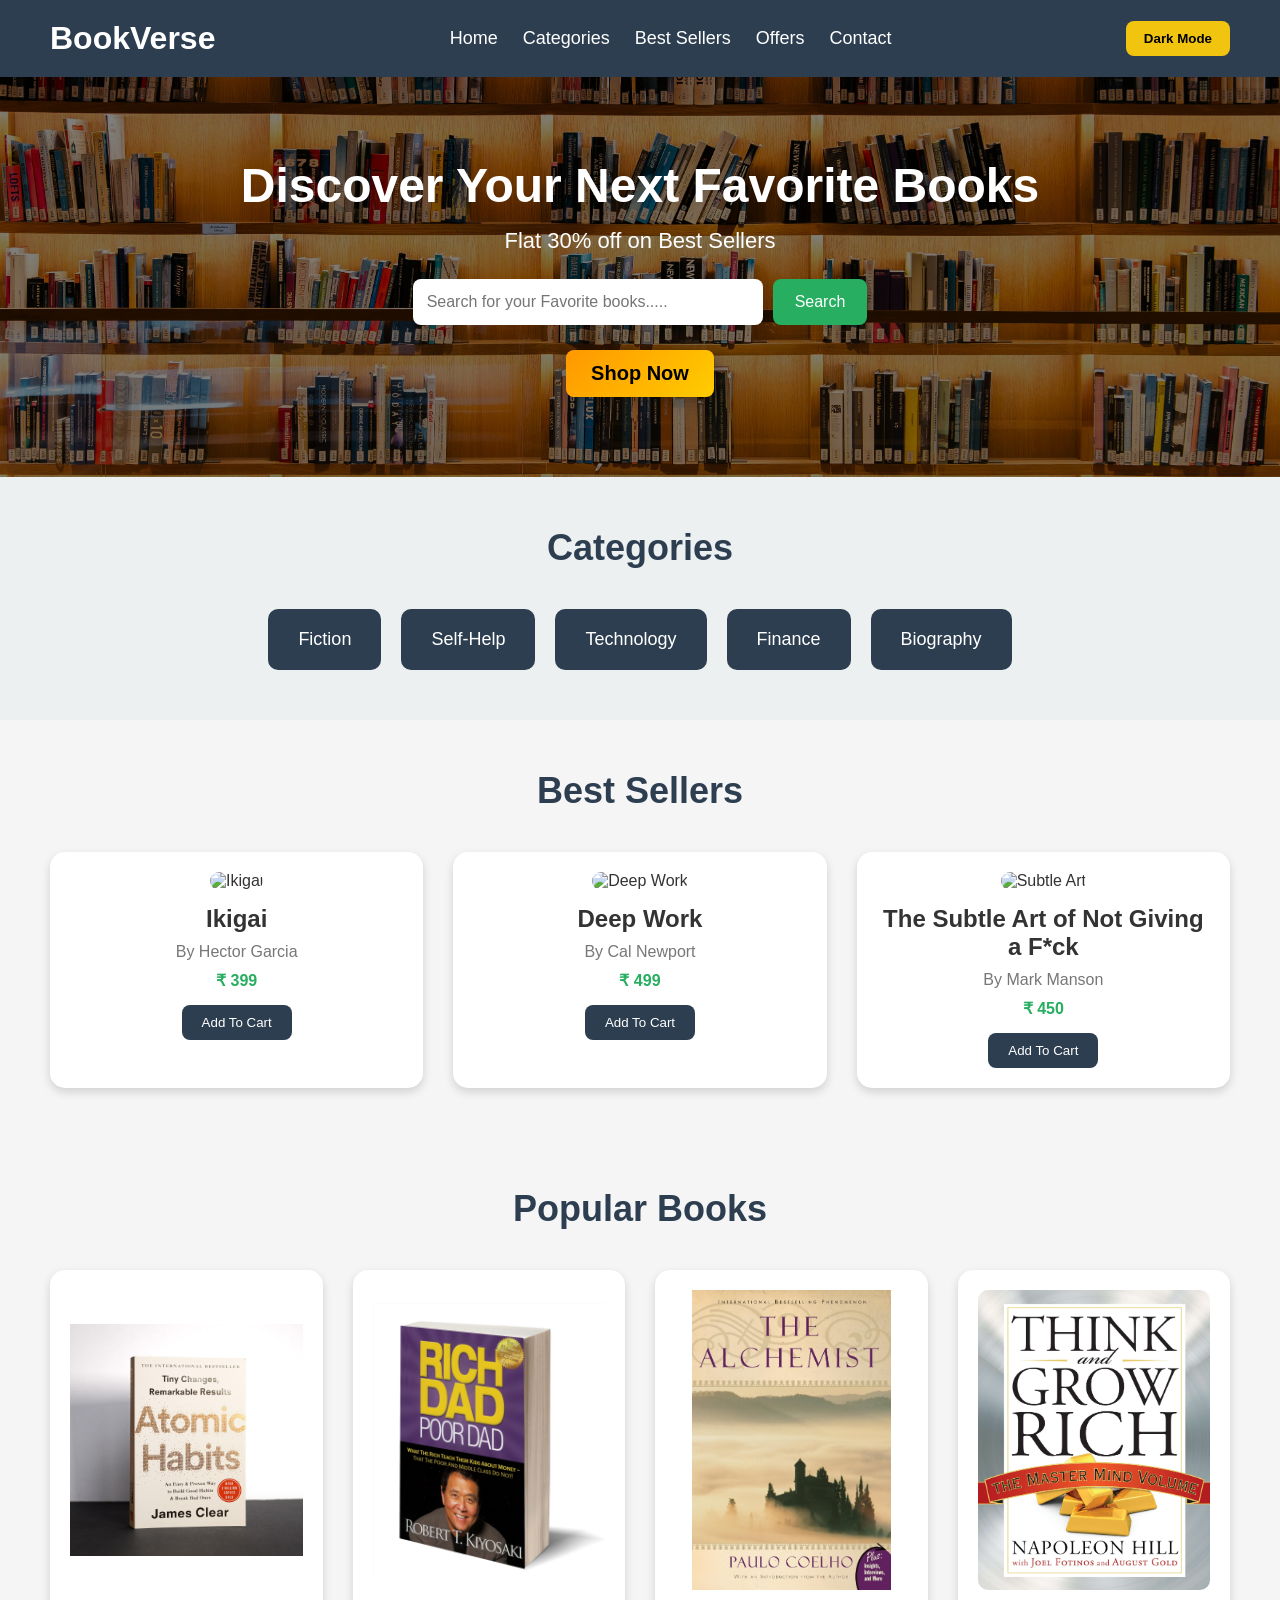
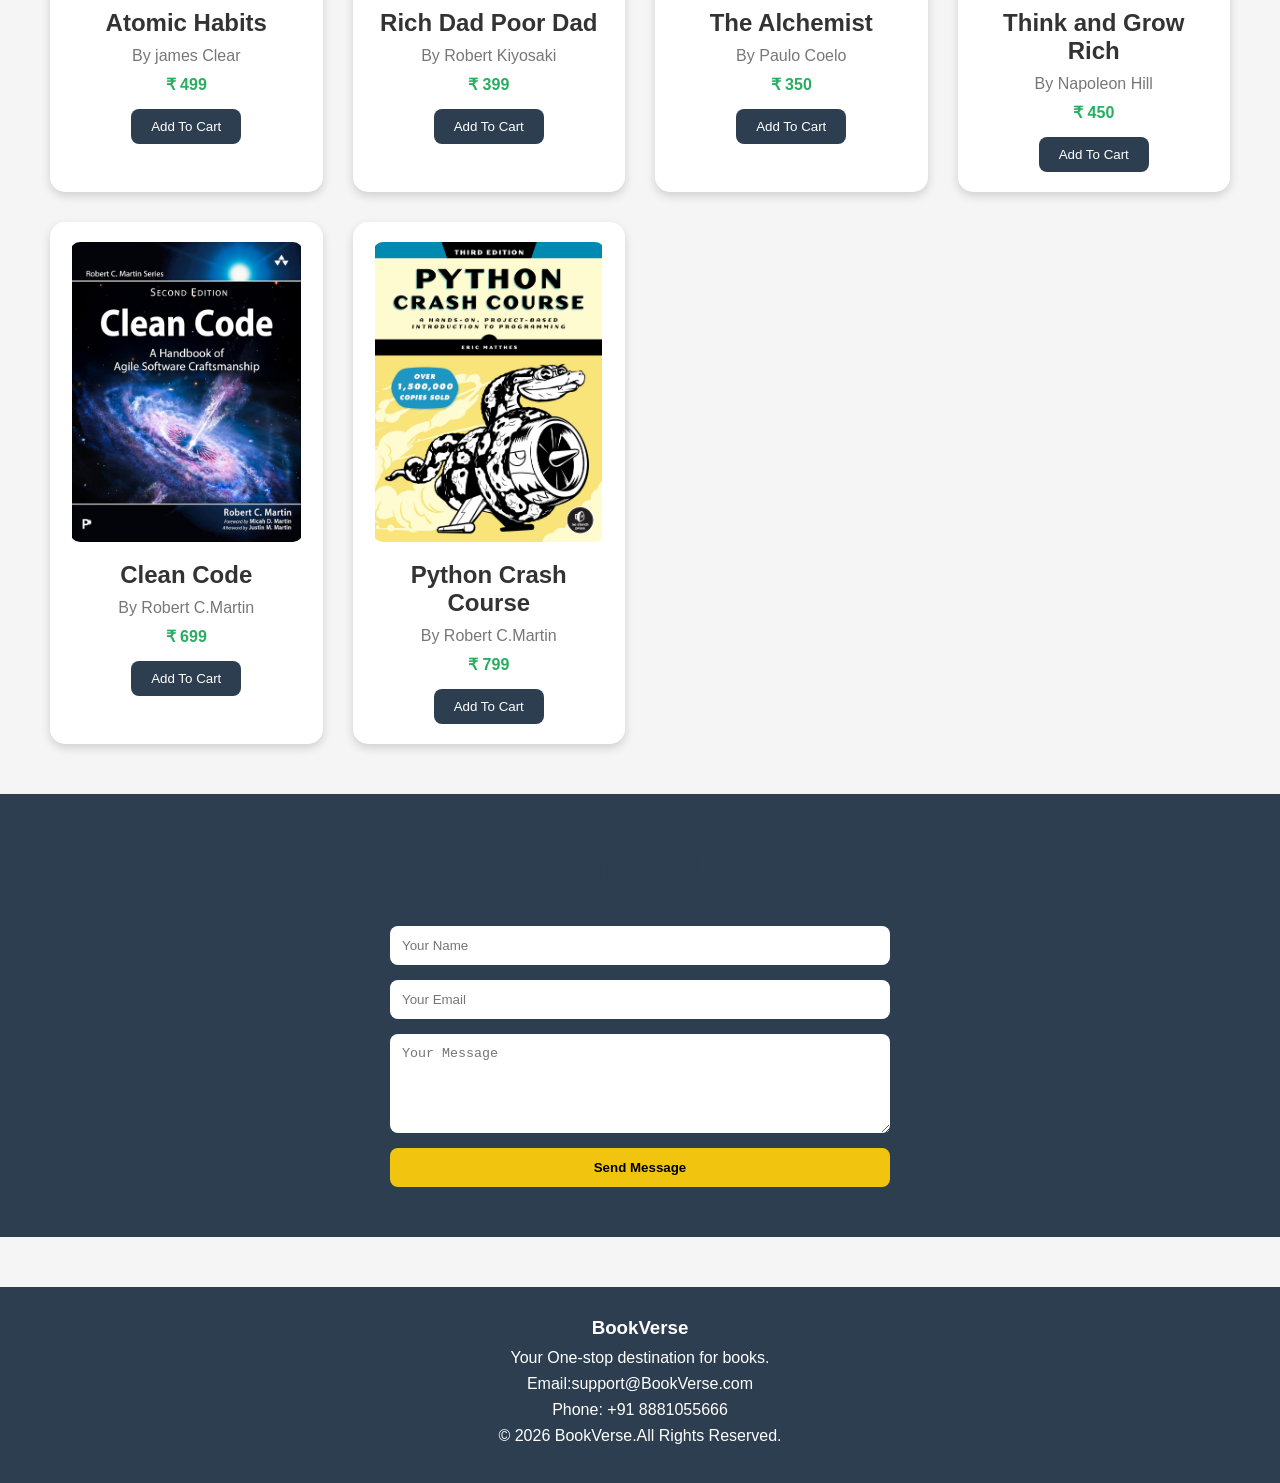
==== index.html @ b52c40ed "add categories and best sellers sections with styles; include contact form" ====
<!DOCTYPE html>
<html lang="en">
    <head>
        <meta charset="UTF-8">
        <meta name="viewport" content="width=device-width initial-scale=1.0">
        <title>BookVerse-online Book Store</title>
        <link rel="stylesheet" href="style.css">
    </head>
    <body>
        <header>
            <div class="logo">
                <h1>BookVerse</h1>
            </div>
            <nav>
                <ul>
                    <li><a href="#">Home</a> </li>
                    <li><a href="#">Categories</a> </li>
                    <li><a href="#">Best Sellers</a> </li>
                    <li><a href="#">Offers</a> </li>
                    <li><a href="#">Contact</a> </li>
                </ul>
            </nav>
            <button id="darkModeBtn" class="dark-btn">
                Dark Mode
            </button>
        </header>

        <section class="hero">
            <div class="hero-content">
                <h2>Discover Your Next Favorite Books</h2>
                <p>Flat 30% off on Best Sellers</p>
                <div class="hero-search">
                    <input type="text" placeholder="Search for your Favorite books.....">
                    <button class="search-btn">Search</button>
                </div>
                <button class="shop-btn">Shop Now</button>
            </div>
        </section>
        <section class="categories">
            <h2 class="section-title">Categories</h2>
            <div class="category-container">
                <div class="category-card">Fiction</div>
                <div class="category-card">Self-Help</div>
                <div class="category-card">Technology</div>
                <div class="category-card">Finance</div>
                <div class="category-card">Biography</div>
            </div>
        </section>
        <section class="books best-sellers">
            <h2 class="section-title">Best Sellers</h2>
            <div class="book-container">
                <div class="book-card">
                    <img src="images/ikigai.jpg" alt="Ikigai">
                    <h3>Ikigai</h3>
                    <p>By Hector Garcia</p>
                    <h4>&#8377 399</h4>
                    <button>Add To Cart</button>
                </div>
                <div class="book-card">
                    <img src="images/deepwork.jpg" alt="Deep Work">
                    <h3>Deep Work</h3>
                    <p>By Cal Newport</p>
                    <h4>&#8377 499</h4>
                    <button>Add To Cart</button>
                </div>
                <div class="book-card">
                    <img src="images/subtle.jpg" alt="Subtle Art">
                    <h3>The Subtle Art of Not Giving a F*ck</h3>
                    <p>By Mark Manson</p>
                    <h4>&#8377 450</h4>
                    <button>Add To Cart</button>
                </div>
            </div>
        </section>
        <section class="books">
            <h2 class="section-title">Popular Books</h2>
            <div class="book-container">
                <div class="book-card">
                    <img src="images/Atomic.jpg" alt="Atomic Habits">
                    <h3>Atomic Habits</h3>
                    <p>By james Clear</p>
                    <h4>&#8377 499</h4>
                    <button onclick="alert('Atomic Habits has been Added to the cart')">Add To Cart</button>
                </div>
                <div class="book-card">
                    <img src="images/richdad.jpg" alt="Rich Dad Poor Dad">
                    <h3>Rich Dad Poor Dad</h3>
                    <p>By Robert Kiyosaki</p>
                    <h4>&#8377 399</h4>
                    <button onclick="alert('Rich Dad Poor Dad has been Added to the cart')">Add To Cart</button>
                </div>
                <div class="book-card">
                    <img src="images/the-alchemist.jpg" alt="The Alchemist">
                    <h3>The Alchemist</h3>
                    <p>By Paulo Coelo</p>
                    <h4>&#8377 350</h4>
                    <button onclick="alert('The Alchemist has been Added to the cart')">Add To Cart</button>
                </div>
                <div class="book-card">
                    <img src="images/thinkgrow.jpg" alt="Think and Grow Rich">
                    <h3>Think and Grow Rich</h3>
                    <p>By Napoleon Hill</p>
                    <h4>&#8377 450</h4>
                    <button onclick="alert('Think and Grow Rich has been Added to the cart')">Add To Cart</button>
                </div>
                <div class="book-card">
                    <img src="images/cleancode.jpg" alt="Clean Code">
                    <h3>Clean Code</h3>
                    <p>By Robert C.Martin</p>
                    <h4>&#8377 699</h4>
                    <button onclick="alert('Clean Code has been Added to the cart')">Add To Cart</button>
                </div>
                <div class="book-card">
                    <img src="images/pyhton.jpg" alt="Python Crash Course">
                    <h3>Python Crash Course</h3>
                    <p>By Robert C.Martin</p>
                    <h4>&#8377 799</h4>
                    <button onclick="alert('Python Crash Course has been Added to the cart')">Add To Cart</button>
                </div>
            </div>
        </section>
         <section class="contact">
            <h2 class="section-title">Contact Us</h2>
            <div class="contact-container">
                <form>
                    <input type="text" placeholder="Your Name" required>
                    <input type="email" placeholder="Your Email" required>
                    <textarea placeholder="Your Message" rows="5"></textarea>
                    <button type="submit">Send Message</button>
                </form>
            </div>
        </section>
        <footer>
            <div class="footer-content">
                <h3>BookVerse</h3>
                <p>Your One-stop destination for books.</p>
                <p>Email:support@BookVerse.com</p>
                <p>Phone: +91 8881055666</p>
                <p>&copy; 2026 BookVerse.All Rights Reserved.</p>
            </div>
        </footer>
    </body>
</html>
---- style.css ----
*{
    margin: 0;
    padding: 0;
    box-sizing: border-box;
}

body
{
    font-family: Arial, sans-serif;
    background-color: #f5f5f5;
    color: #333;
}

header
{
    background-color: #2c3e50;
    color: white;
    padding: 20px 50px;
    display: flex;
    justify-content: space-between;
    align-items: center;
}

.dark-btn
{
    padding: 10px 18px;
    border: none;
    background-color: #f1c40f;
    color:black;
    border-radius: 8px;
    cursor: pointer;
    font-weight: bold;
    transition: 0.3s;
}

.dark-btn:hover
{
    background-color: #d4ac0d;
    transform: scale(1.05);
}

.logo h1
{
    font-size: 32px;
}

nav ul
{
    list-style: none;
    display: flex;
    gap: 25px;
}

nav ul li a
{
    text-decoration: none;
    color: white;
    font-size: 18px;
    transition: 0.3s;
}

nav ul li a:hover
{
    color: #f1c40f;
}

.dark-mode
{
    background-color: #121212;
    color: white;
}

.dark-mode header
{
    background-color: #111;
}

.dark-mode .books
{
    background-color: #181818;
}

.dark-mode .book-card
{
    background-color: #222;
    color: white;
}

.dark-mode .book-card p
{
    color: #ccc;
}

.dark-mode footer
{
    background-color: #111;
}

.dark-mode .section-title
{
    color: white;
}

.dark-mode .hero-search input
{
    background-color: #333;
    color: white;
}

.hero
{
    height: 400px;
    background: linear-gradient(rgba(0,0,0,0.5),rgba(0,0,0,0.5)),
    url('images/libBack.jpg');
    background-size: cover;
    background-position: center;
    display: flex;
    justify-content: center;
    align-items: center;
    text-align: center;
    color: white;
}

.hero-content h2
{
    font-size: 48px;
    margin-bottom: 15px;
}

.hero-content p
{
    font-size: 22px;
    margin-bottom: 20px;
}

.hero-search
{
    margin-top: 25px;
    display: flex;
    justify-content: center;
    gap: 10px;
    flex-wrap: wrap;
}

.hero-search input
{
    width: 350px;
    max-width: 90%;
    padding: 14px;
    border: none;
    border-radius: 8px;
    font-size: 16px;
    outline: none;
}

.search-btn
{
    padding: 14px 22px;
    border:none;
    border-radius: 8px;
    background-color: #27ae60;
    color: white;
    font-size: 16px;
    cursor: pointer;
    transition: 0.3s;
}

.search-btn:hover
{
    background-color: #1e8449;
    transform: scale(1.05);
}

.shop-btn
{
    margin-top: 25px;
    padding: 12px 25px;
    border: none;
    background: linear-gradient(135deg, #ff9800,#ffcc00);
    color: black;
    font-size: 20px;
    font-weight: bold;
    cursor: pointer;
    border-radius: 8px;
    transition: all 0.3s ease;
    box-shadow: 0 5px 15px rgba(0,0,0,0.3);
}

.shop-btn:hover
{
    background-color: #d4ac0d;
    transform: translate(-5px);
    box-shadow: 0 8px 20px rgba(0,0,0,0.4);
}

.categories {
    padding: 50px;
    background-color: #ecf0f1;
}

.category-container {
    display: flex;
    justify-content: center;
    flex-wrap: wrap;
    gap: 20px;
}

.category-card {
    padding: 20px 30px;
    background-color: #2c3e50;
    color: white;
    border-radius: 10px;
    font-size: 18px;
    cursor: pointer;
    transition: 0.3s;
}

.category-card:hover {
    background-color: #f1c40f;
    color: black;
    transform: scale(1.1);
}

.books
{
    padding: 50px;
}

.section-title
{
    text-align: center;
    margin-bottom: 40px;
    font-size: 36px;
    color: #2c3e50;
}

.book-container
{
    display: grid;
    grid-template-columns: repeat(auto-fit,minmax(250px,1fr));
    gap: 30px;
}

.book-card
{
    background-color: white;
    padding: 20px;
    border-radius: 15px;
    text-align: center;
    box-shadow: 0 4px 10px rgba(0,0,0,0.15);
    transition: all 0.3s ease;
}

.book-card:hover
{
    transform: translateY(-10px) scale(1.02);
}

.book-card img
{
    width: 100%;
    height: 300px;
    object-fit: contain;
    border-radius: 10px;
}

.book-card h3
{
    margin-top: 15px;
    font-size: 24px;
}

.book-card p
{
    margin: 10px 0;
    color: #777;
}

.book-card h4
{
    color: #27ae60;
    margin-bottom: 15px;
}

.book-card button
{
    padding: 10px 20px;
    border: none;
    background-color: #2c3e50;
    color: white;
    cursor: pointer;
    border-radius: 8px;
    transition: 0.3s;
}

.book-card button:hover
{
    background-color: #1a252f;
}

.contact {
    padding: 50px;
    background-color: #2c3e50;
    color: white;
}

.contact-container {
    max-width: 500px;
    margin: auto;
}

.contact form {
    display: flex;
    flex-direction: column;
    gap: 15px;
}

.contact input,
.contact textarea {
    padding: 12px;
    border: none;
    border-radius: 8px;
    outline: none;
}

.contact button {
    padding: 12px;
    border: none;
    border-radius: 8px;
    background-color: #f1c40f;
    color: black;
    font-weight: bold;
    cursor: pointer;
    transition: 0.3s;
}

.contact button:hover {
    background-color: #d4ac0d;
}

footer
{
    background-color: #2c3e50;
    color: white;
    text-align: center;
    padding: 30px 20px;
    margin-top: 50px;
}

.footer-content h3
{
    margin-bottom: 10px;
}

.footer-content p
{
    margin: 8px 0;
}

.top-btn
{
    position: fixed;
    bottom: 30px;
    right: 30px;
    padding: 12px 16px;
    border: none;
    border-radius: 50%;
    background-color: #f1c40f;
    color: black;
    font-size: 22px;
    cursor: pointer;
    display: none;
    box-shadow: 0 4px 10px rgba(0,0,0,0.3);
    transition: 0.3s;
}

.top-btn:hover
{
    background-color: #d4ac0d;
    transform: scale(1.1);
}

@media(max-width:768px){
    header
    {
        flex-direction: column;
        gap: 15px;
    }

    nav ul
    {
        flex-direction: column;
        text-align: center;
    }

    .hero-content h2 
    {
        font-size: 32px;
    }

    .hero-content p 
    {
        font-size: 18px;
    }

    .books
    {
        padding: 20px;
    }
}
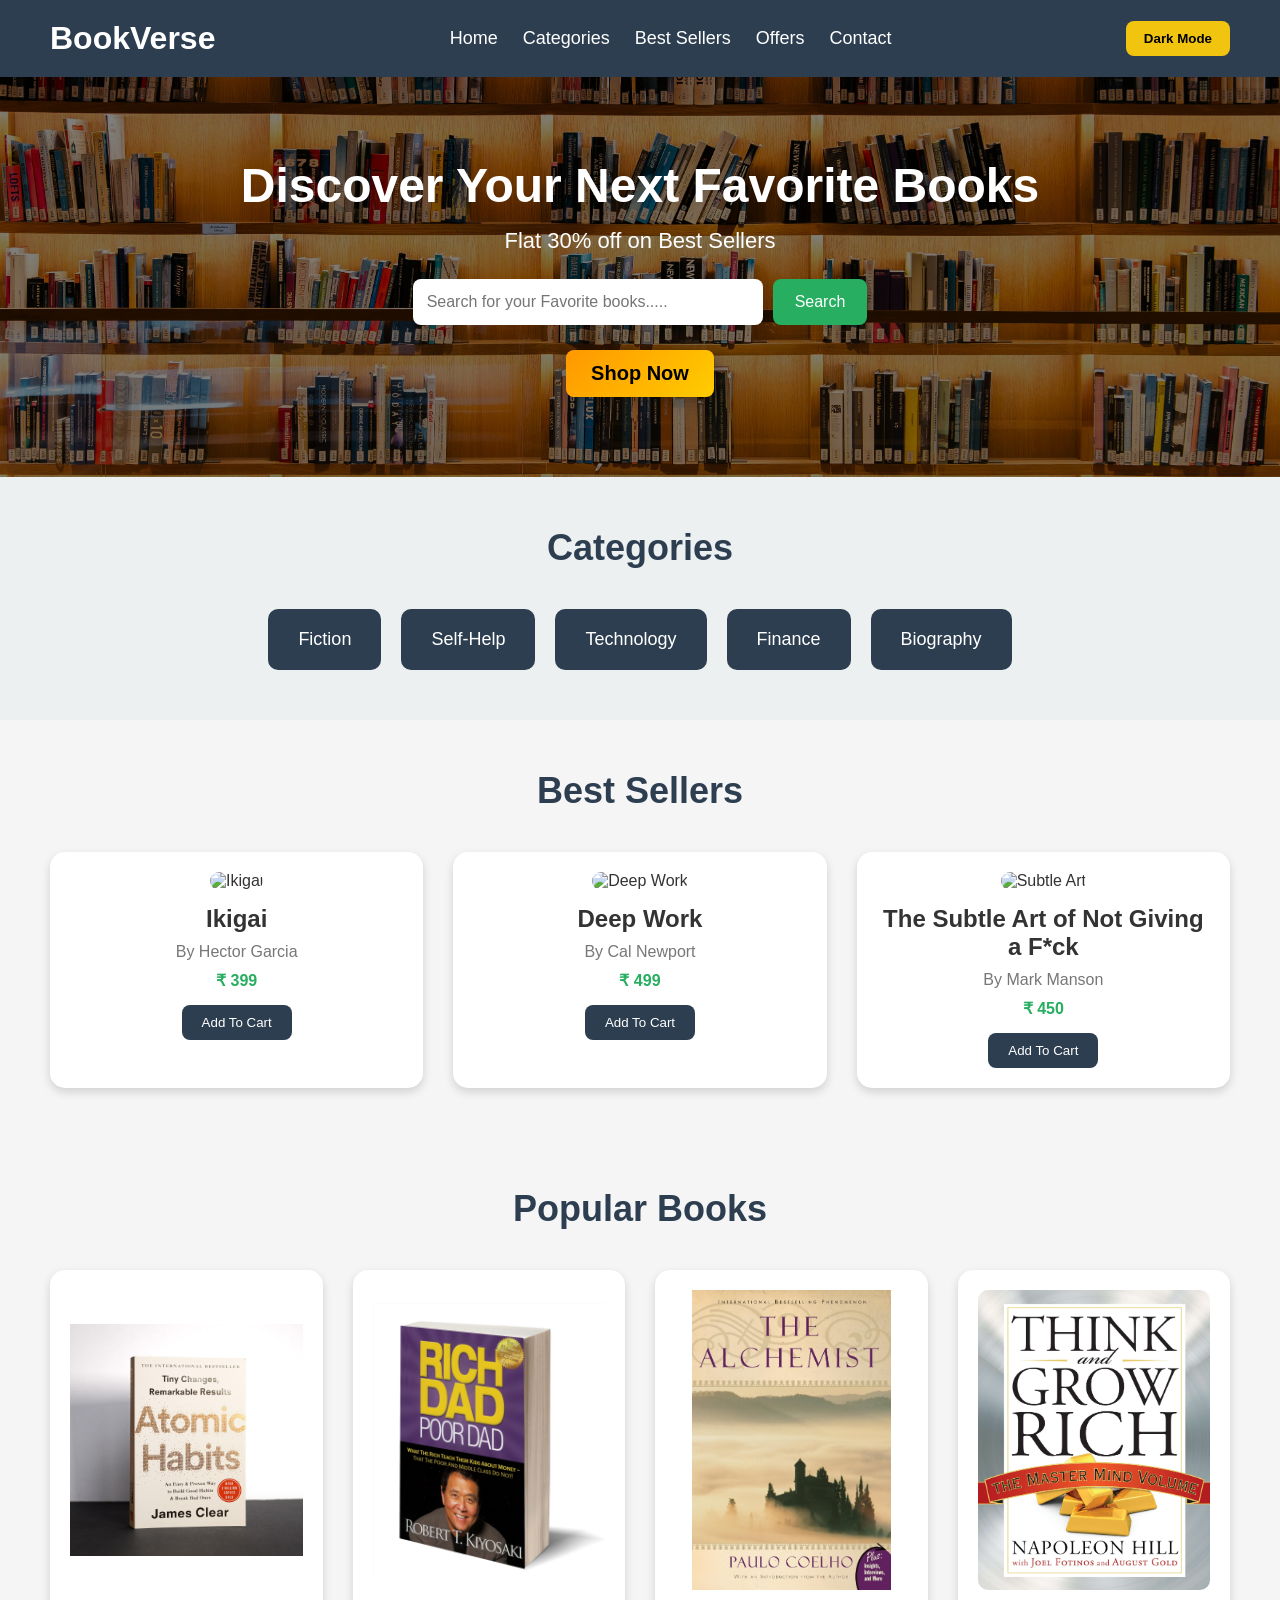
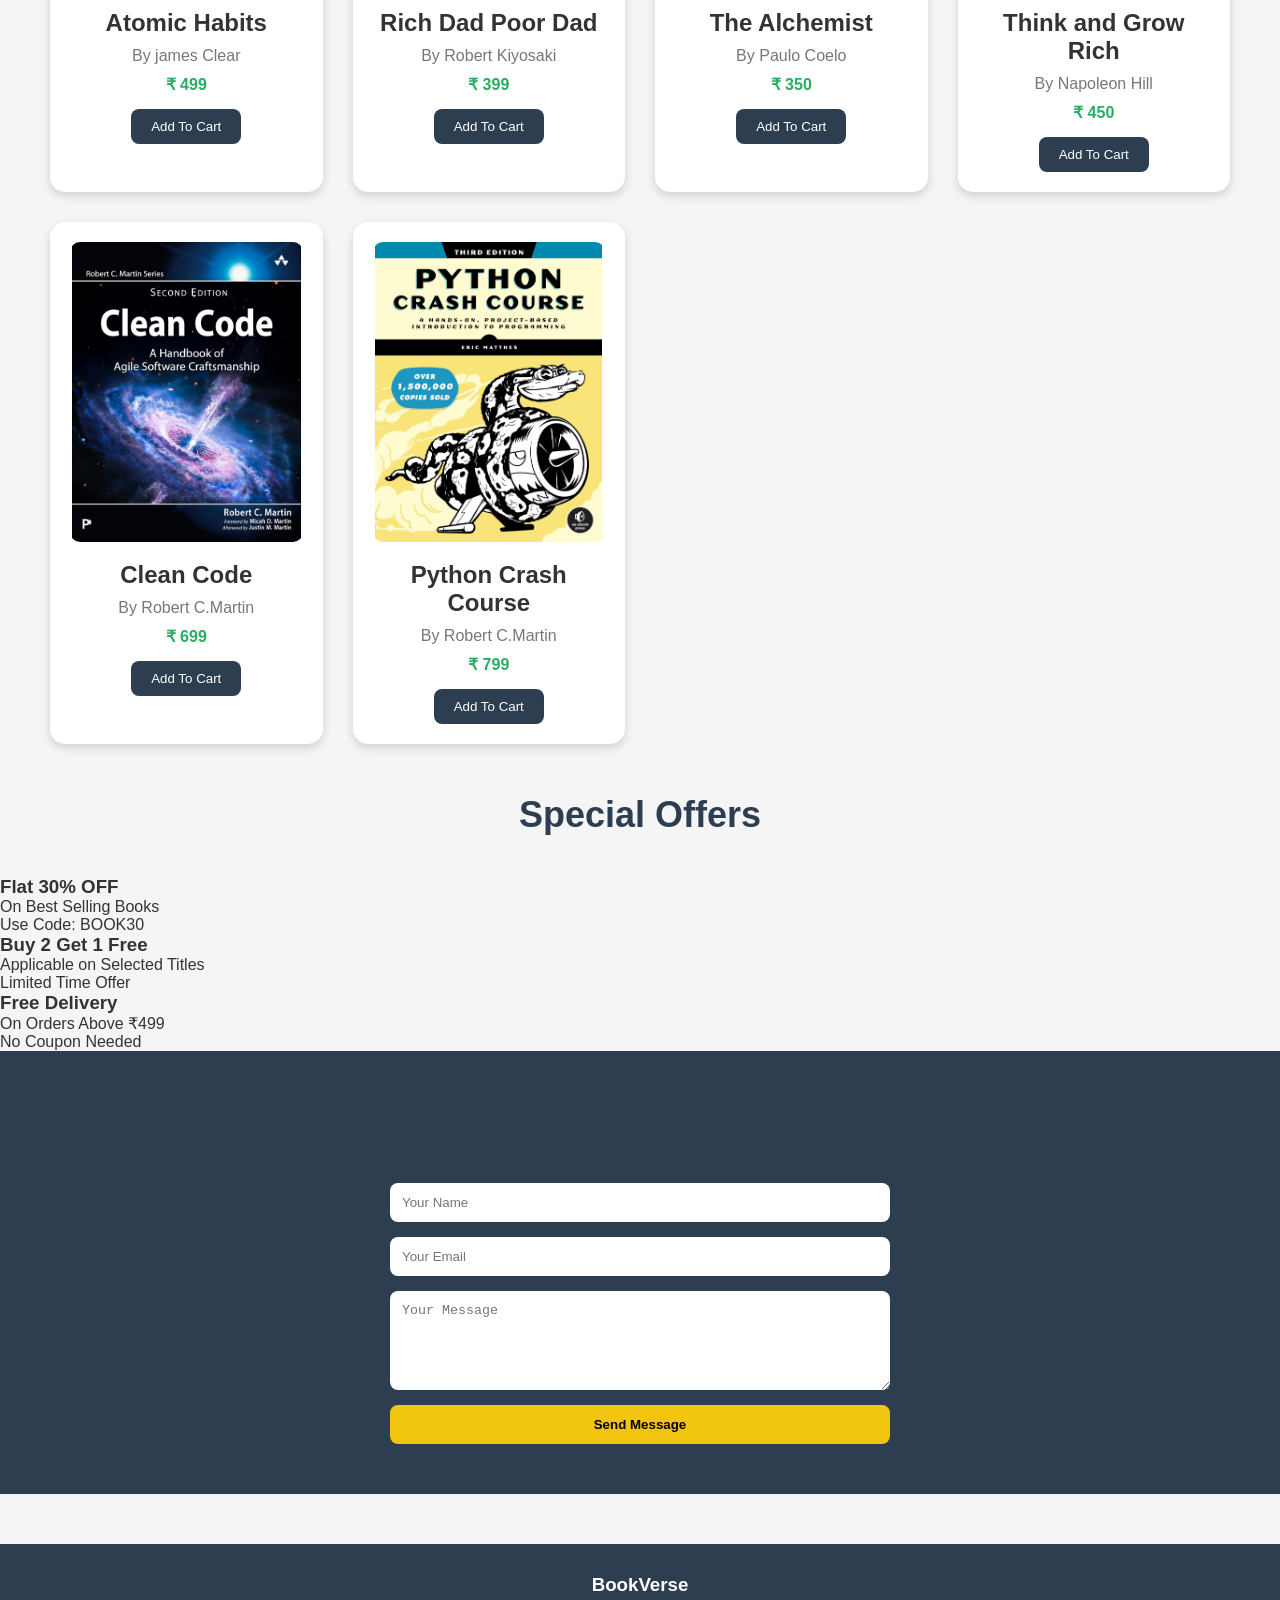
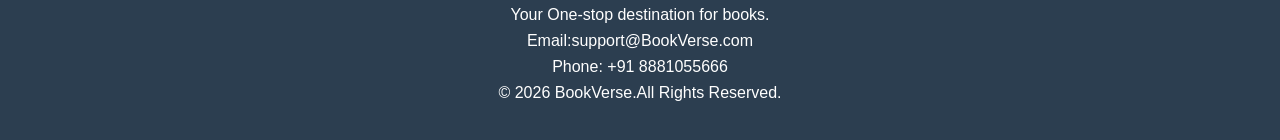
==== commit b14b9233: "update navigation links for improved accessibility; add special offers section with promotional deta" ====
--- a/index.html
+++ b/index.html
@@ -13,11 +13,11 @@
             </div>
             <nav>
                 <ul>
-                    <li><a href="#">Home</a> </li>
-                    <li><a href="#">Categories</a> </li>
-                    <li><a href="#">Best Sellers</a> </li>
-                    <li><a href="#">Offers</a> </li>
-                    <li><a href="#">Contact</a> </li>
+                    <li><a href="#hero">Home</a> </li>
+                    <li><a href="#categories">Categories</a> </li>
+                    <li><a href="#books best-sellers">Best Sellers</a> </li>
+                    <li><a href="#offers">Offers</a> </li>
+                    <li><a href="#contact">Contact</a> </li>
                 </ul>
             </nav>
             <button id="darkModeBtn" class="dark-btn">
@@ -119,6 +119,31 @@
                 </div>
             </div>
         </section>
+        <section class="offers">
+            <h2 class="section-title">Special Offers</h2>
+            
+            <div class="offer-container">
+
+                <div class="offer-card">
+                    <h3> Flat 30% OFF</h3>
+                    <p>On Best Selling Books</p>
+                    <span>Use Code: BOOK30</span>
+                </div>
+
+                <div class="offer-card">
+                    <h3> Buy 2 Get 1 Free</h3>
+                    <p>Applicable on Selected Titles</p>
+                    <span>Limited Time Offer</span>
+                </div>
+
+                <div class="offer-card">
+                    <h3>Free Delivery</h3>
+                    <p>On Orders Above ₹499</p>
+                    <span>No Coupon Needed</span>
+                </div>
+
+            </div>
+        </section>
          <section class="contact">
             <h2 class="section-title">Contact Us</h2>
             <div class="contact-container">
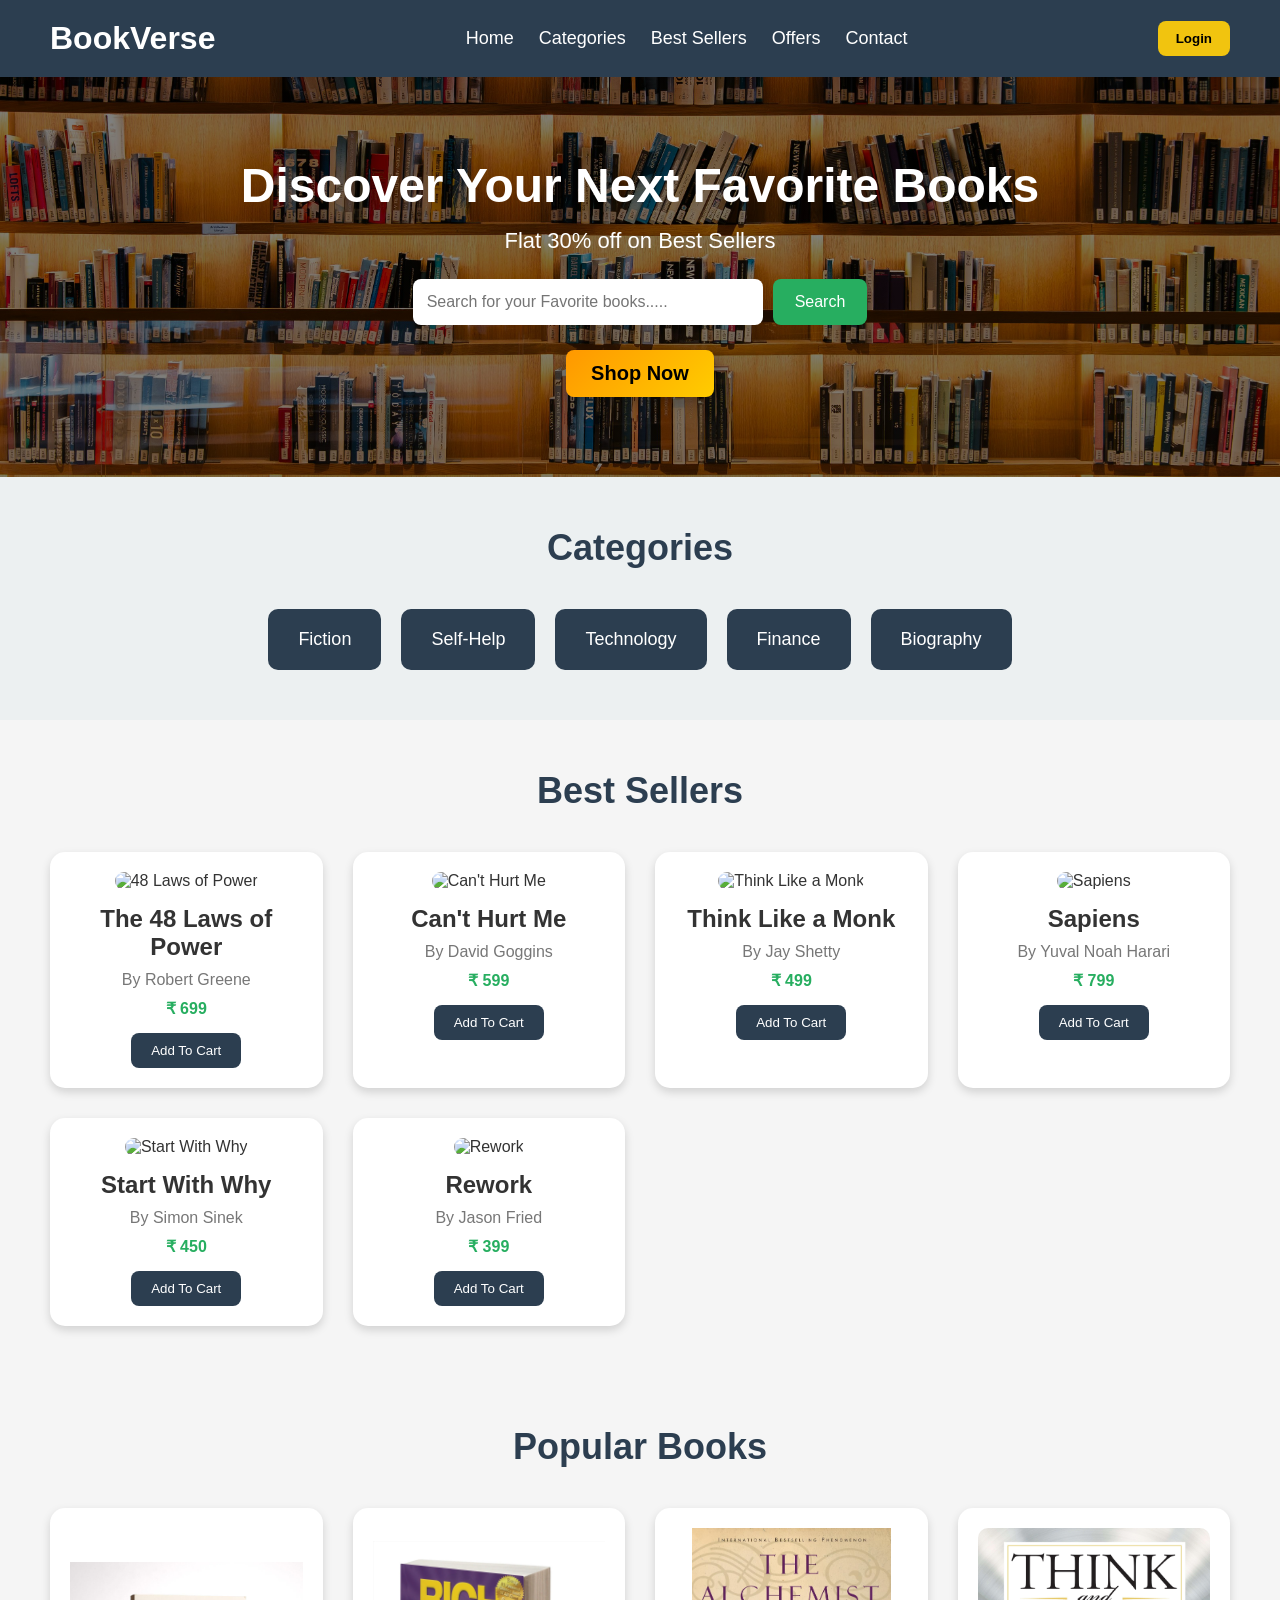
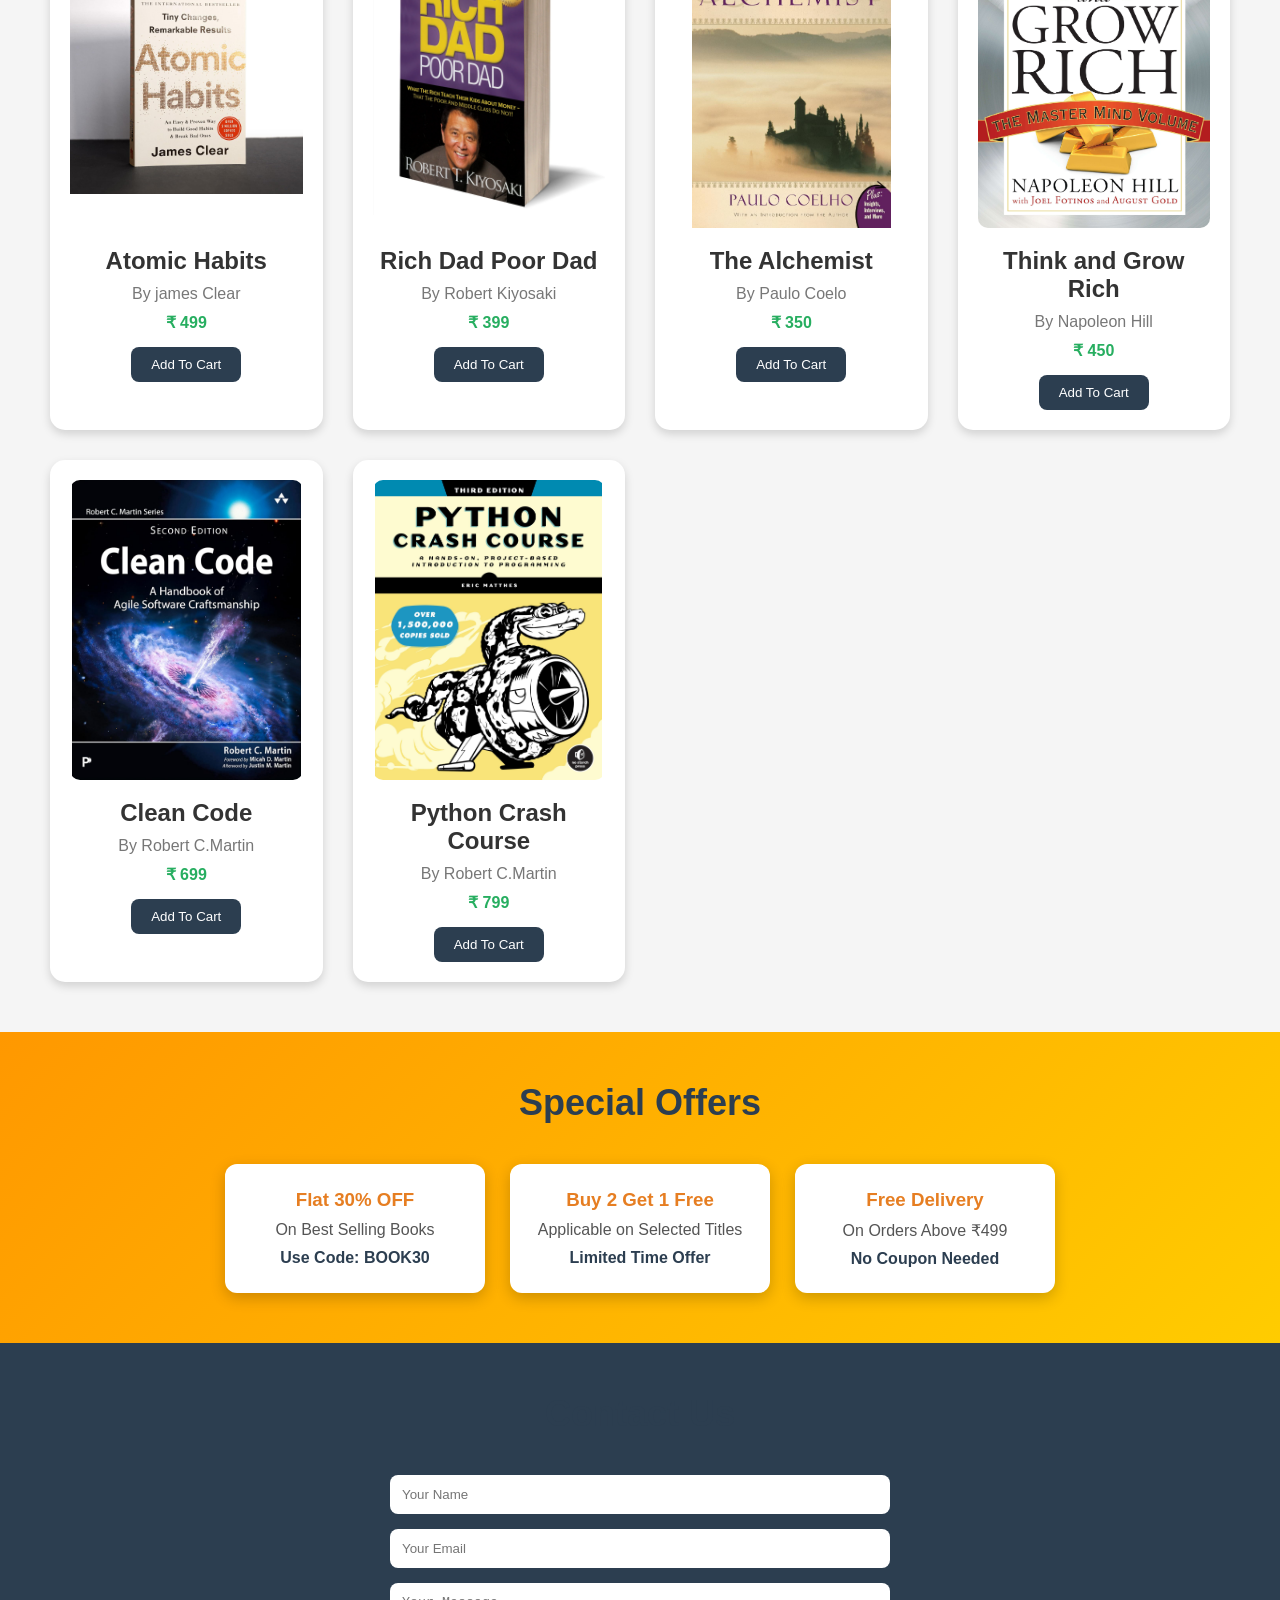
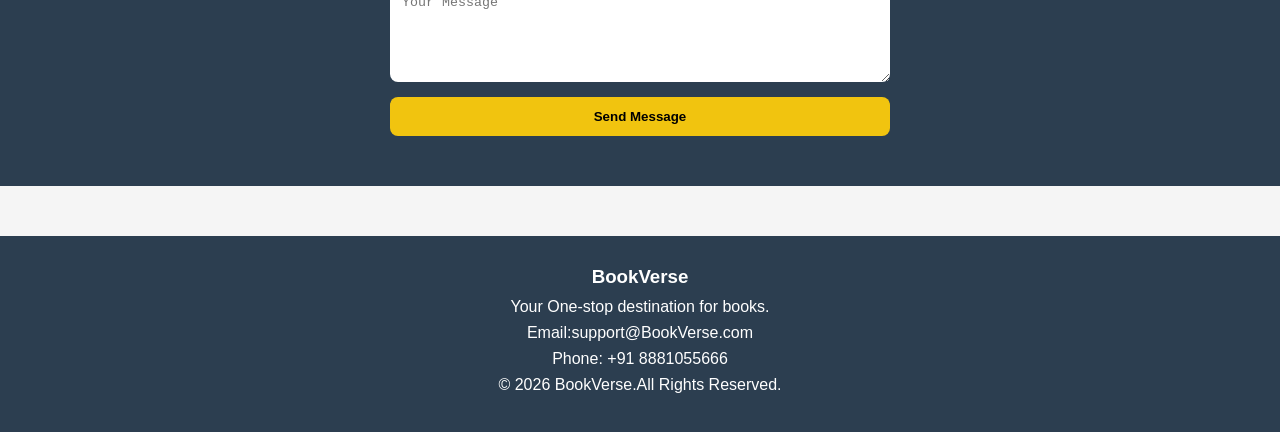
==== commit fe94d55f: "replace dark mode button with login button; update styles for login button" ====
--- a/index.html
+++ b/index.html
@@ -20,11 +20,10 @@
                     <li><a href="#contact">Contact</a> </li>
                 </ul>
             </nav>
-            <button id="darkModeBtn" class="dark-btn">
-                Dark Mode
-            </button>
+            <a href="login.html">
+                <button class="login-btn">Login</button>
+            </a>
         </header>
-
         <section class="hero">
             <div class="hero-content">
                 <h2>Discover Your Next Favorite Books</h2>
@@ -50,26 +49,47 @@
             <h2 class="section-title">Best Sellers</h2>
             <div class="book-container">
                 <div class="book-card">
-                    <img src="images/ikigai.jpg" alt="Ikigai">
-                    <h3>Ikigai</h3>
-                    <p>By Hector Garcia</p>
-                    <h4>&#8377 399</h4>
+                    <img src="images/48laws.jpg" alt="48 Laws of Power">
+                    <h3>The 48 Laws of Power</h3>
+                    <p>By Robert Greene</p>
+                    <h4>&#8377 699</h4>
                     <button>Add To Cart</button>
                 </div>
                 <div class="book-card">
-                    <img src="images/deepwork.jpg" alt="Deep Work">
-                    <h3>Deep Work</h3>
-                    <p>By Cal Newport</p>
+                    <img src="images/cant.jpg" alt="Can't Hurt Me">
+                    <h3>Can't Hurt Me</h3>
+                    <p>By David Goggins</p>
+                    <h4>&#8377 599</h4>
+                    <button>Add To Cart</button>
+                </div>
+                <div class="book-card">
+                    <img src="images/monk.jpg" alt="Think Like a Monk">
+                    <h3>Think Like a Monk</h3>
+                    <p>By Jay Shetty</p>
                     <h4>&#8377 499</h4>
                     <button>Add To Cart</button>
                 </div>
                 <div class="book-card">
-                    <img src="images/subtle.jpg" alt="Subtle Art">
-                    <h3>The Subtle Art of Not Giving a F*ck</h3>
-                    <p>By Mark Manson</p>
+                    <img src="images/sapiens.jpg" alt="Sapiens">
+                    <h3>Sapiens</h3>
+                    <p>By Yuval Noah Harari</p>
+                    <h4>&#8377 799</h4>
+                    <button>Add To Cart</button>
+                </div>
+                <div class="book-card">
+                    <img src="images/startwhy.jpg" alt="Start With Why">
+                    <h3>Start With Why</h3>
+                    <p>By Simon Sinek</p>
                     <h4>&#8377 450</h4>
                     <button>Add To Cart</button>
                 </div>
+                <div class="book-card">
+                    <img src="images/rework.jpg" alt="Rework">
+                    <h3>Rework</h3>
+                    <p>By Jason Fried</p>
+                    <h4>&#8377 399</h4>
+                    <button>Add To Cart</button>
+                </div>   
             </div>
         </section>
         <section class="books">
--- a/style.css
+++ b/style.css
@@ -21,7 +21,7 @@
     align-items: center;
 }
 
-.dark-btn
+.login-btn
 {
     padding: 10px 18px;
     border: none;
@@ -33,7 +33,7 @@
     transition: 0.3s;
 }
 
-.dark-btn:hover
+.login-btn:hover
 {
     background-color: #d4ac0d;
     transform: scale(1.05);
@@ -62,49 +62,6 @@
 nav ul li a:hover
 {
     color: #f1c40f;
-}
-
-.dark-mode
-{
-    background-color: #121212;
-    color: white;
-}
-
-.dark-mode header
-{
-    background-color: #111;
-}
-
-.dark-mode .books
-{
-    background-color: #181818;
-}
-
-.dark-mode .book-card
-{
-    background-color: #222;
-    color: white;
-}
-
-.dark-mode .book-card p
-{
-    color: #ccc;
-}
-
-.dark-mode footer
-{
-    background-color: #111;
-}
-
-.dark-mode .section-title
-{
-    color: white;
-}
-
-.dark-mode .hero-search input
-{
-    background-color: #333;
-    color: white;
 }
 
 .hero
@@ -296,6 +253,49 @@
 .book-card button:hover
 {
     background-color: #1a252f;
+}
+
+.offers {
+    padding: 50px;
+    background: linear-gradient(135deg, #ff9800, #ffcc00);
+    text-align: center;
+}
+
+.offer-container {
+    display: flex;
+    justify-content: center;
+    flex-wrap: wrap;
+    gap: 25px;
+    margin-top: 30px;
+}
+
+.offer-card {
+    background-color: white;
+    padding: 25px;
+    width: 260px;
+    border-radius: 12px;
+    text-align: center;
+    box-shadow: 0 5px 15px rgba(0,0,0,0.2);
+    transition: 0.3s;
+}
+
+.offer-card h3 {
+    color: #e67e22;
+    margin-bottom: 10px;
+}
+
+.offer-card p {
+    color: #555;
+    margin-bottom: 10px;
+}
+
+.offer-card span {
+    font-weight: bold;
+    color: #2c3e50;
+}
+
+.offer-card:hover {
+    transform: translateY(-10px) scale(1.05);
 }
 
 .contact {
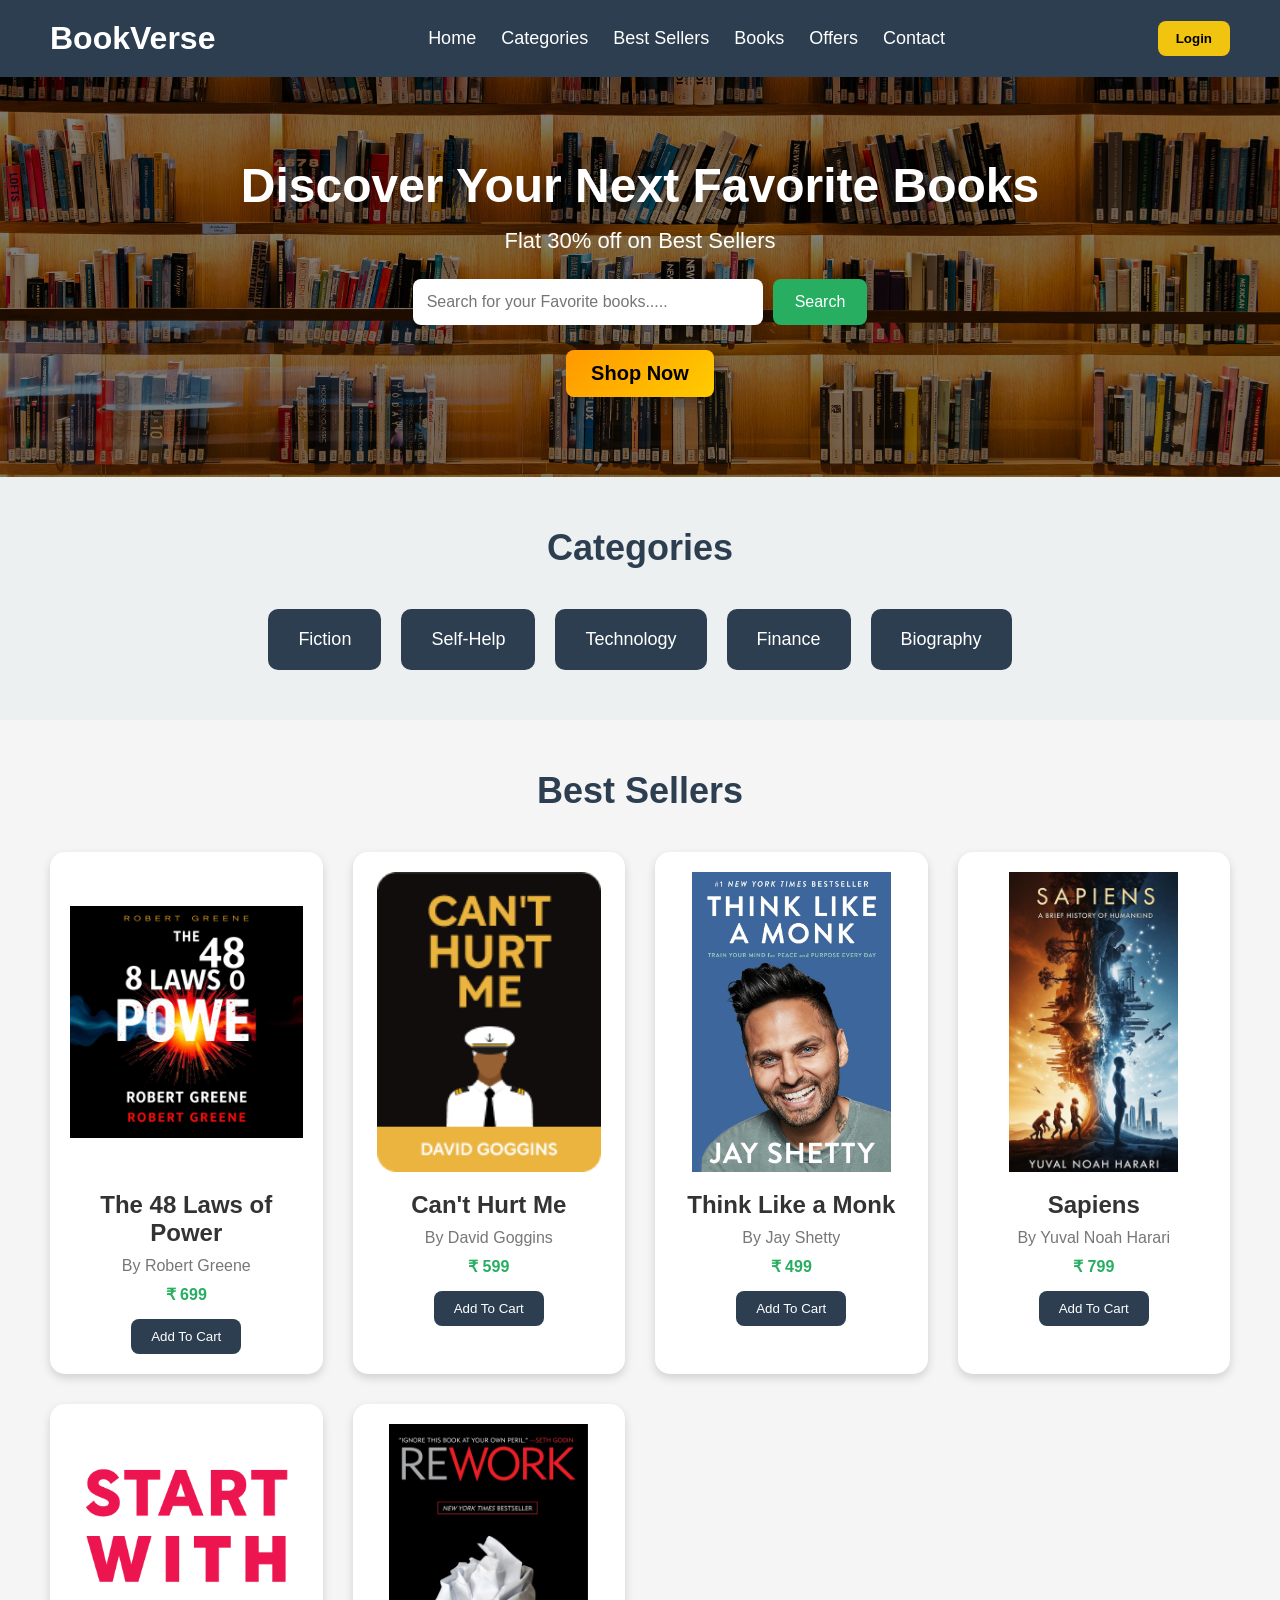
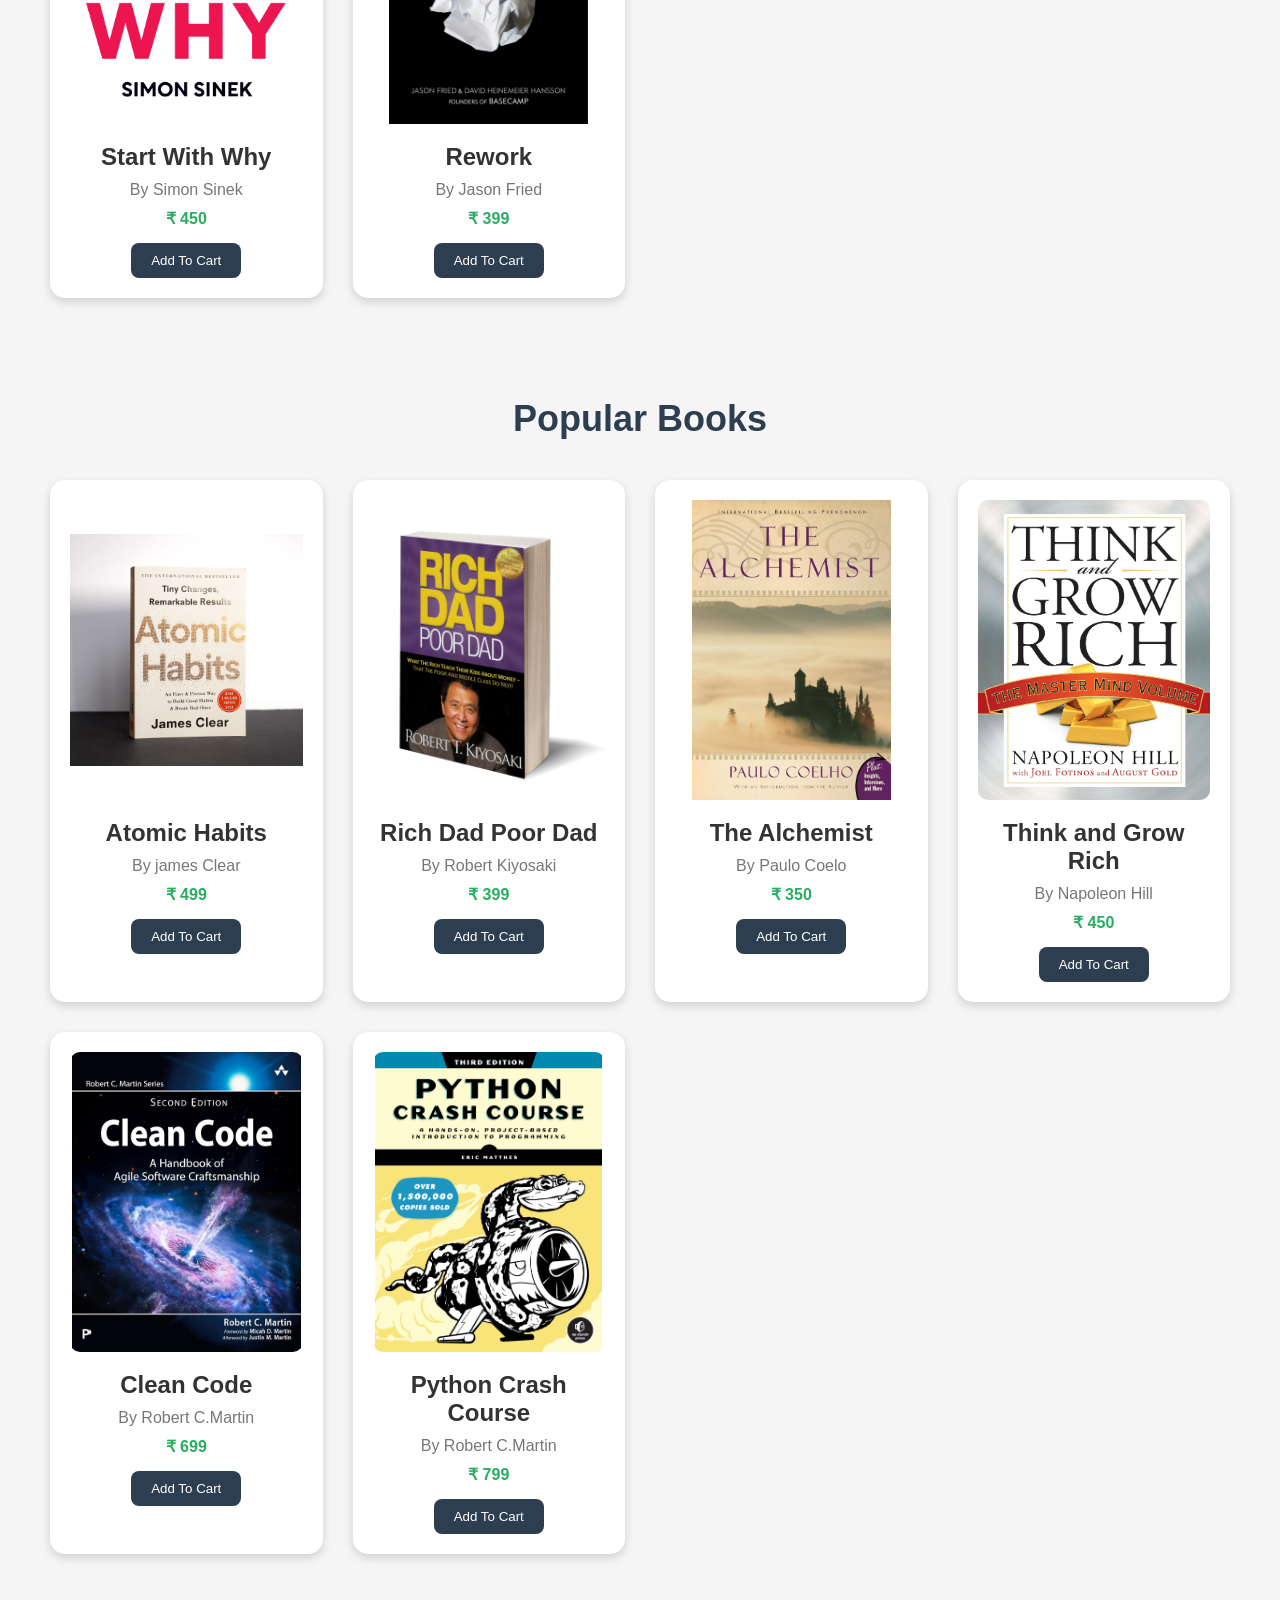
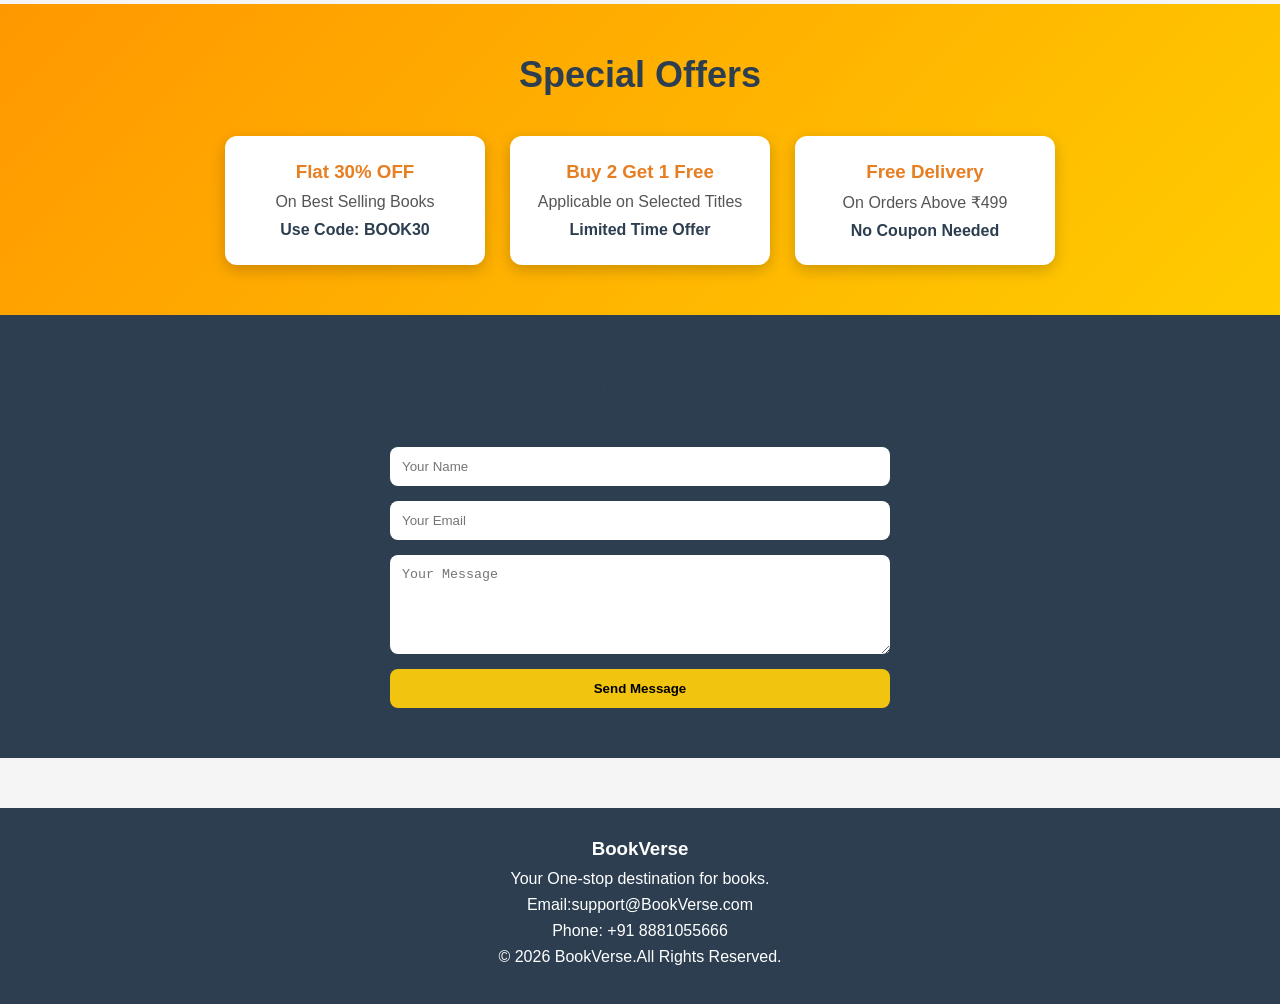
==== commit 5f2e9e43: "Add section IDs for improved navigation and accessibility" ====
--- a/index.html
+++ b/index.html
@@ -16,6 +16,7 @@
                     <li><a href="#hero">Home</a> </li>
                     <li><a href="#categories">Categories</a> </li>
                     <li><a href="#books best-sellers">Best Sellers</a> </li>
+                    <li><a href="#Books">Books</a> </li>
                     <li><a href="#offers">Offers</a> </li>
                     <li><a href="#contact">Contact</a> </li>
                 </ul>
@@ -24,7 +25,7 @@
                 <button class="login-btn">Login</button>
             </a>
         </header>
-        <section class="hero">
+        <section id="hero" class="hero">
             <div class="hero-content">
                 <h2>Discover Your Next Favorite Books</h2>
                 <p>Flat 30% off on Best Sellers</p>
@@ -35,7 +36,7 @@
                 <button class="shop-btn">Shop Now</button>
             </div>
         </section>
-        <section class="categories">
+        <section id="categories" class="categories">
             <h2 class="section-title">Categories</h2>
             <div class="category-container">
                 <div class="category-card">Fiction</div>
@@ -45,7 +46,7 @@
                 <div class="category-card">Biography</div>
             </div>
         </section>
-        <section class="books best-sellers">
+        <section id="books best-sellers" class="books best-sellers">
             <h2 class="section-title">Best Sellers</h2>
             <div class="book-container">
                 <div class="book-card">
@@ -92,7 +93,7 @@
                 </div>   
             </div>
         </section>
-        <section class="books">
+        <section id="Books" class="books">
             <h2 class="section-title">Popular Books</h2>
             <div class="book-container">
                 <div class="book-card">
@@ -139,7 +140,7 @@
                 </div>
             </div>
         </section>
-        <section class="offers">
+        <section id="offers" class="offers">
             <h2 class="section-title">Special Offers</h2>
             
             <div class="offer-container">
@@ -164,7 +165,7 @@
 
             </div>
         </section>
-         <section class="contact">
+         <section id="contact" class="contact">
             <h2 class="section-title">Contact Us</h2>
             <div class="contact-container">
                 <form>
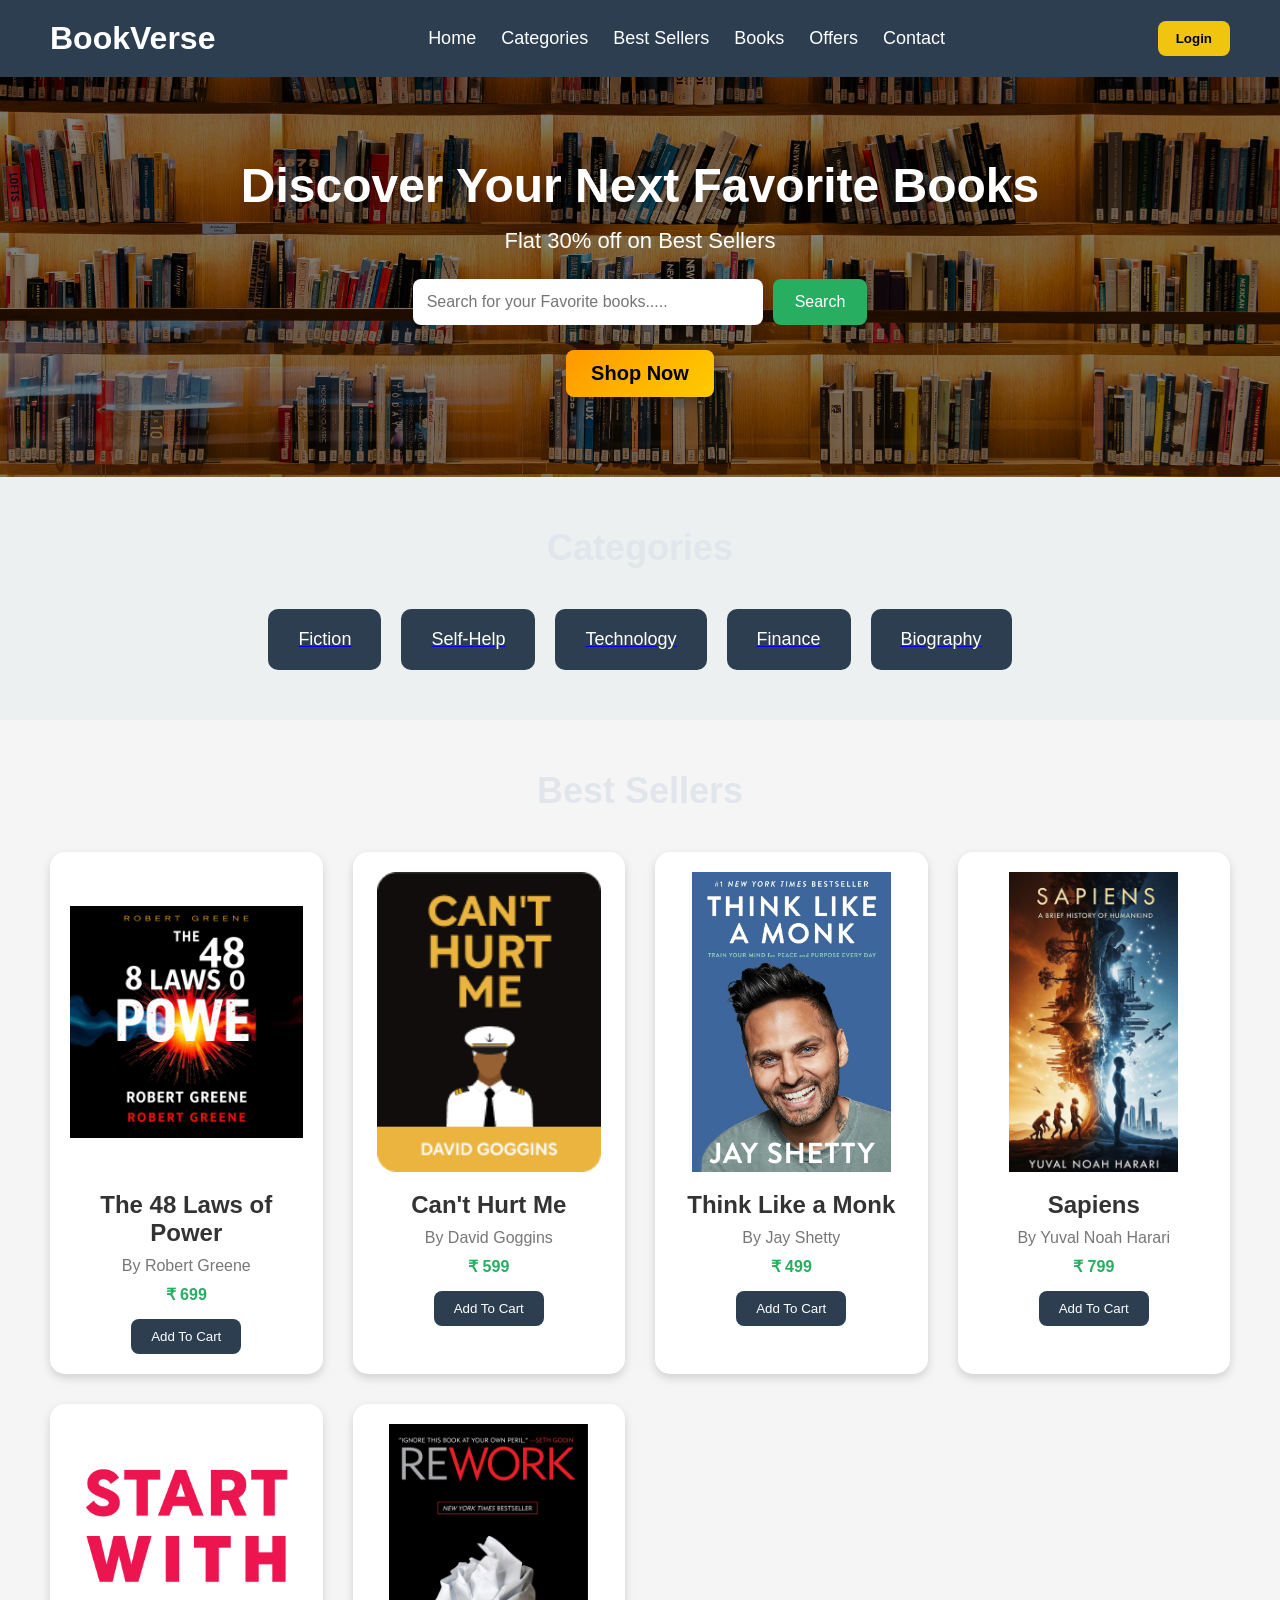
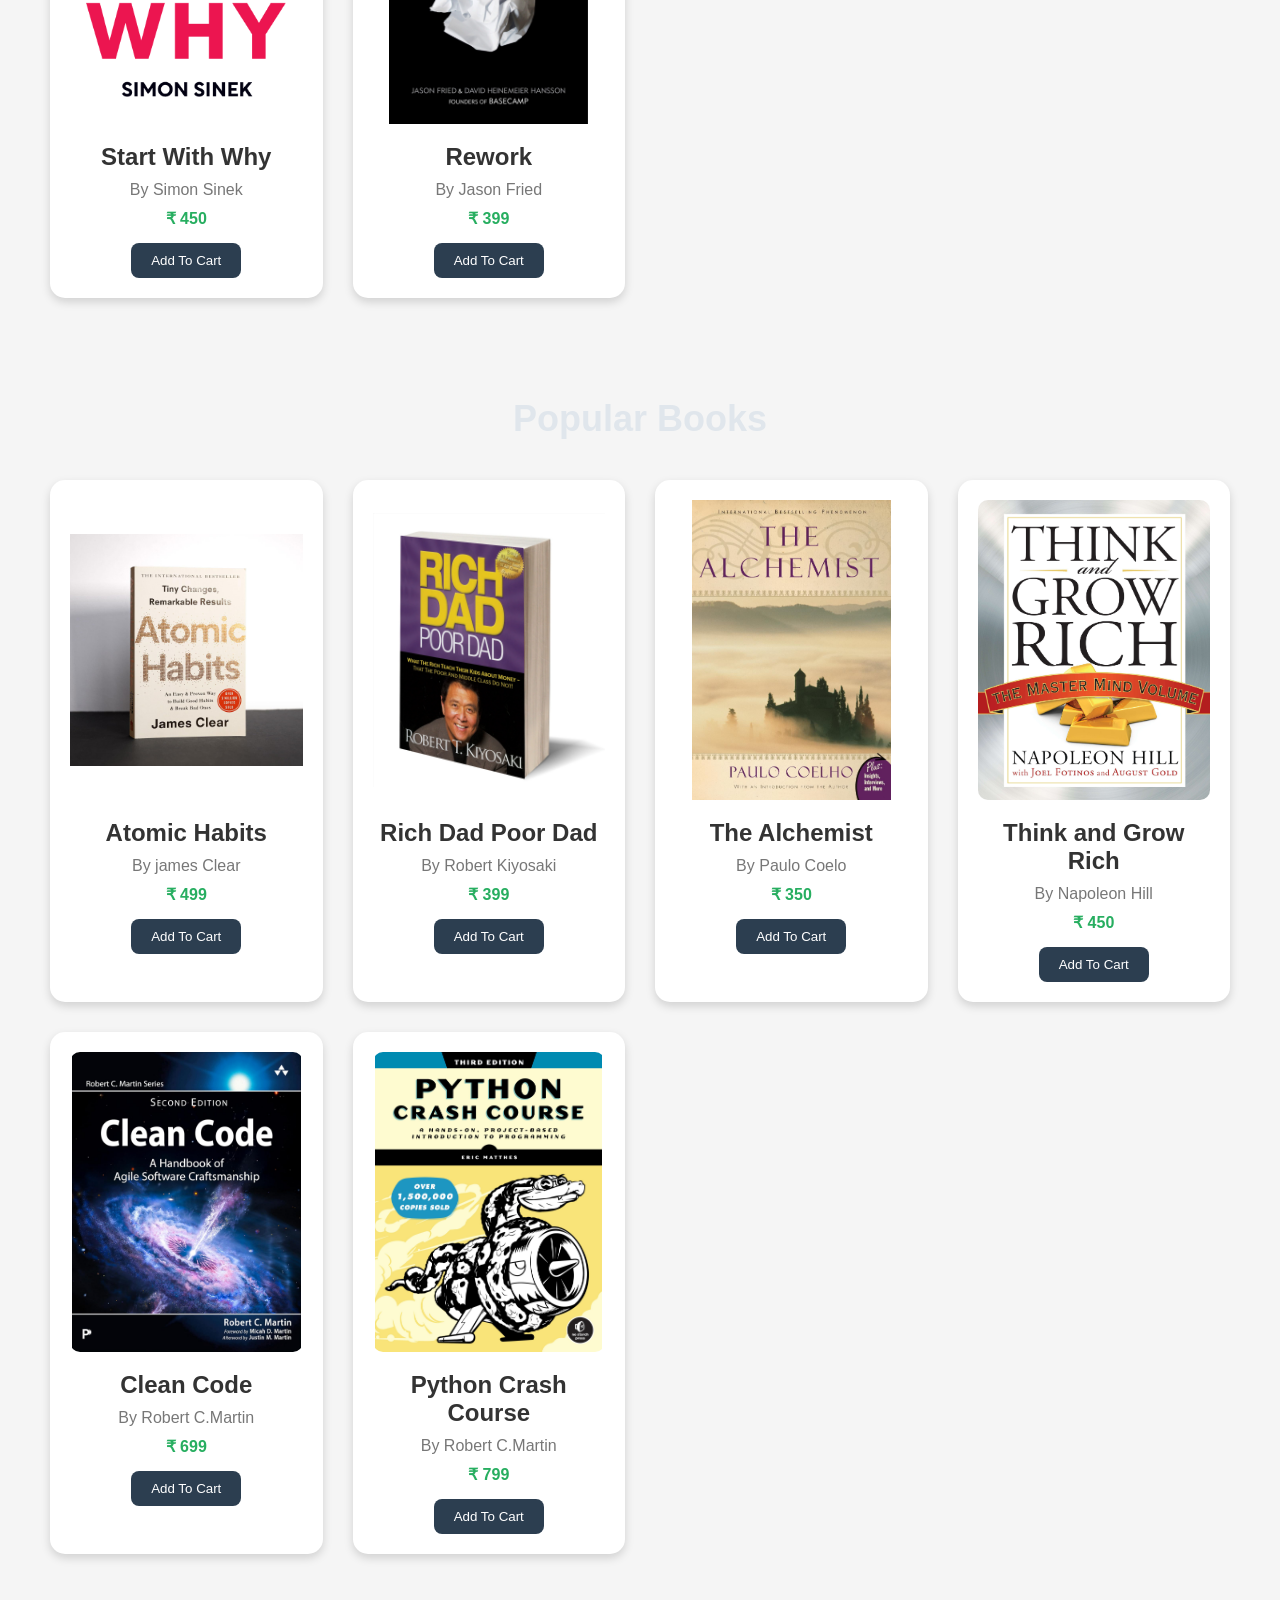
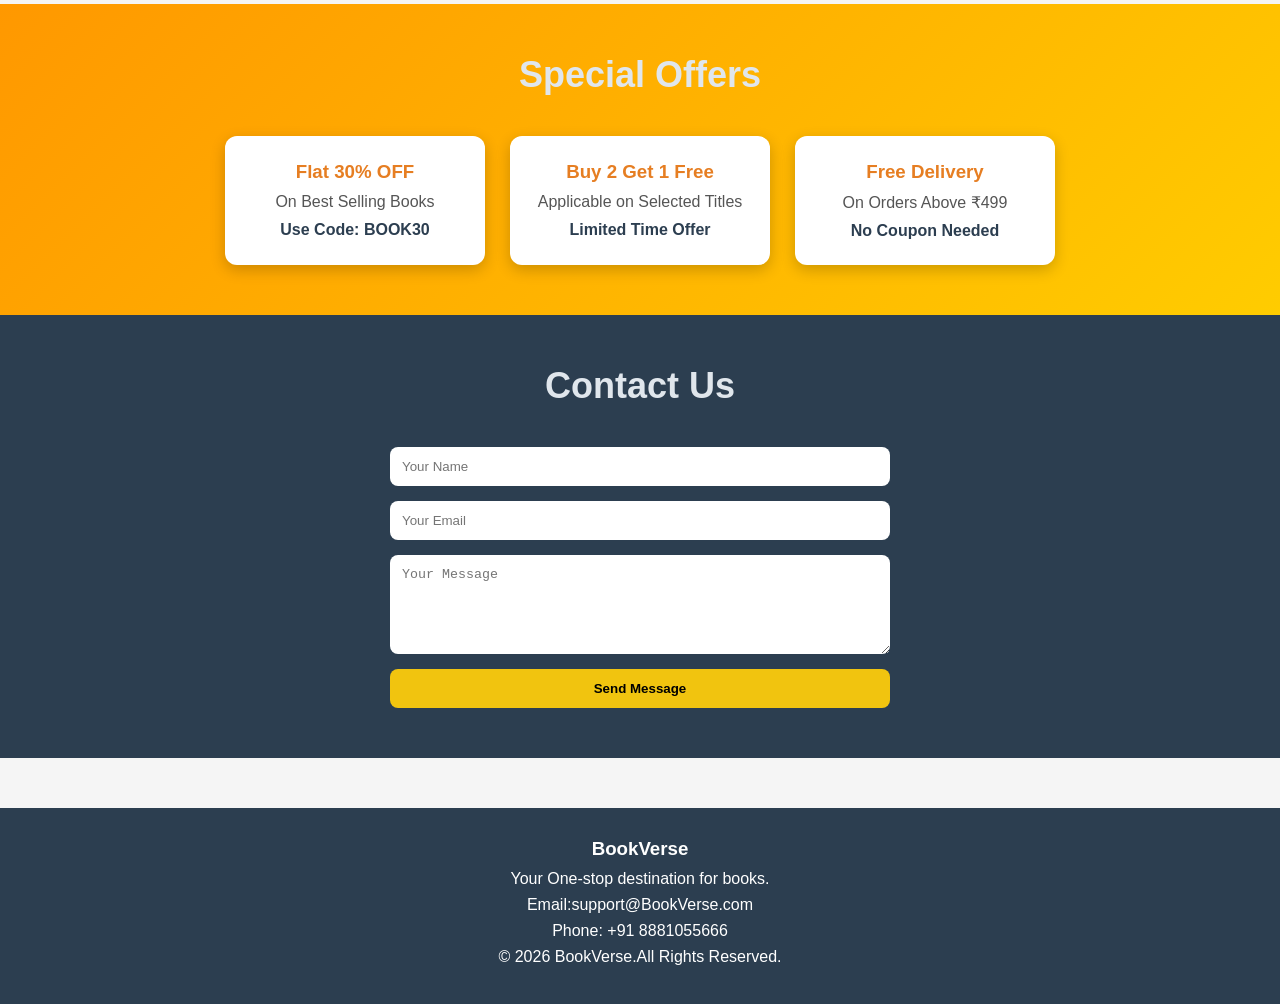
==== commit de0ebf89: "Remove Categories.html; update index.html to link to category pages and add new category pages for F" ====
--- a/index.html
+++ b/index.html
@@ -39,11 +39,11 @@
         <section id="categories" class="categories">
             <h2 class="section-title">Categories</h2>
             <div class="category-container">
-                <div class="category-card">Fiction</div>
-                <div class="category-card">Self-Help</div>
-                <div class="category-card">Technology</div>
-                <div class="category-card">Finance</div>
-                <div class="category-card">Biography</div>
+                <a href="Fiction.html"> <div class="category-card">Fiction</div></a>
+                <a href="Self-Help.html"><div class="category-card">Self-Help</div></a>
+                <a href="Technology.html"><div class="category-card">Technology</div></a>
+                <a href="Finanace.html"><div class="category-card">Finance</div></a>
+                <a href="Biography.html"><div class="category-card">Biography</div></a>
             </div>
         </section>
         <section id="books best-sellers" class="books best-sellers">
--- a/style.css
+++ b/style.css
@@ -188,7 +188,7 @@
     text-align: center;
     margin-bottom: 40px;
     font-size: 36px;
-    color: #2c3e50;
+    color: #e0e6ec;
 }
 
 .book-container
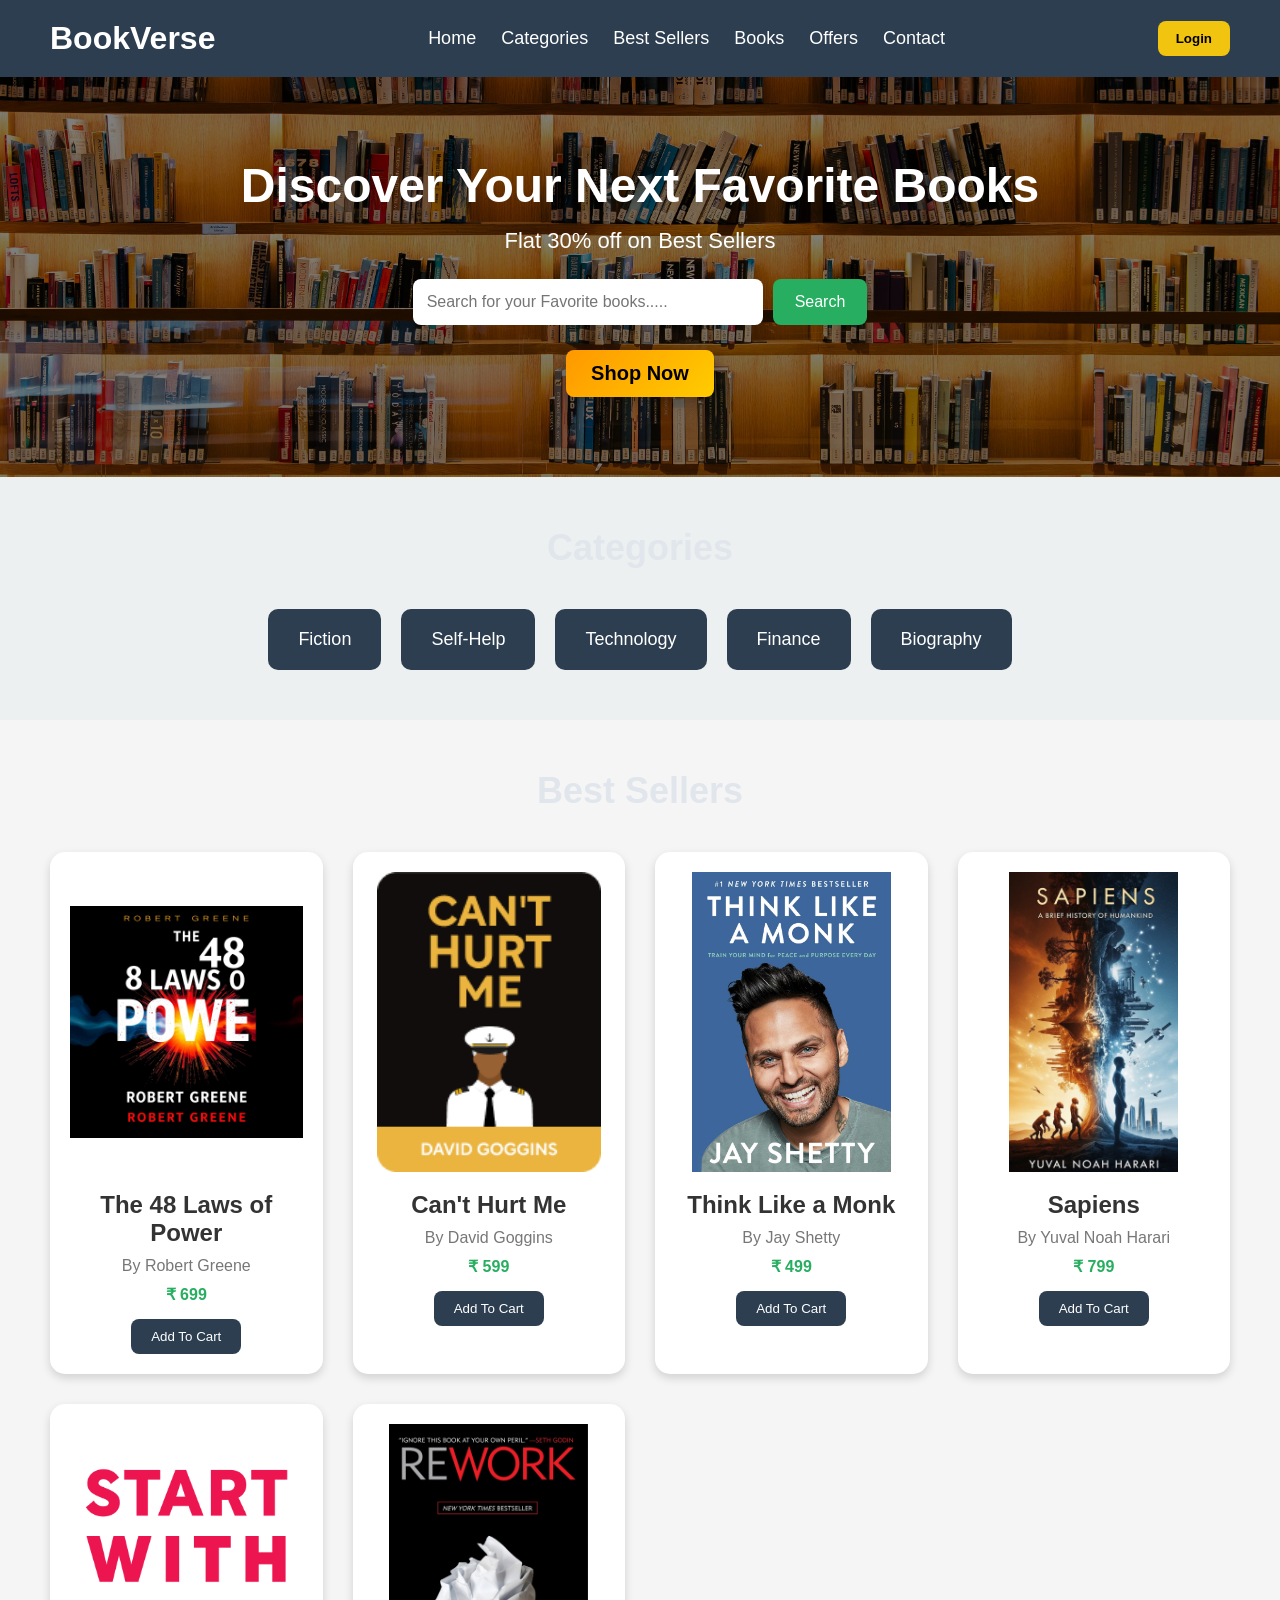
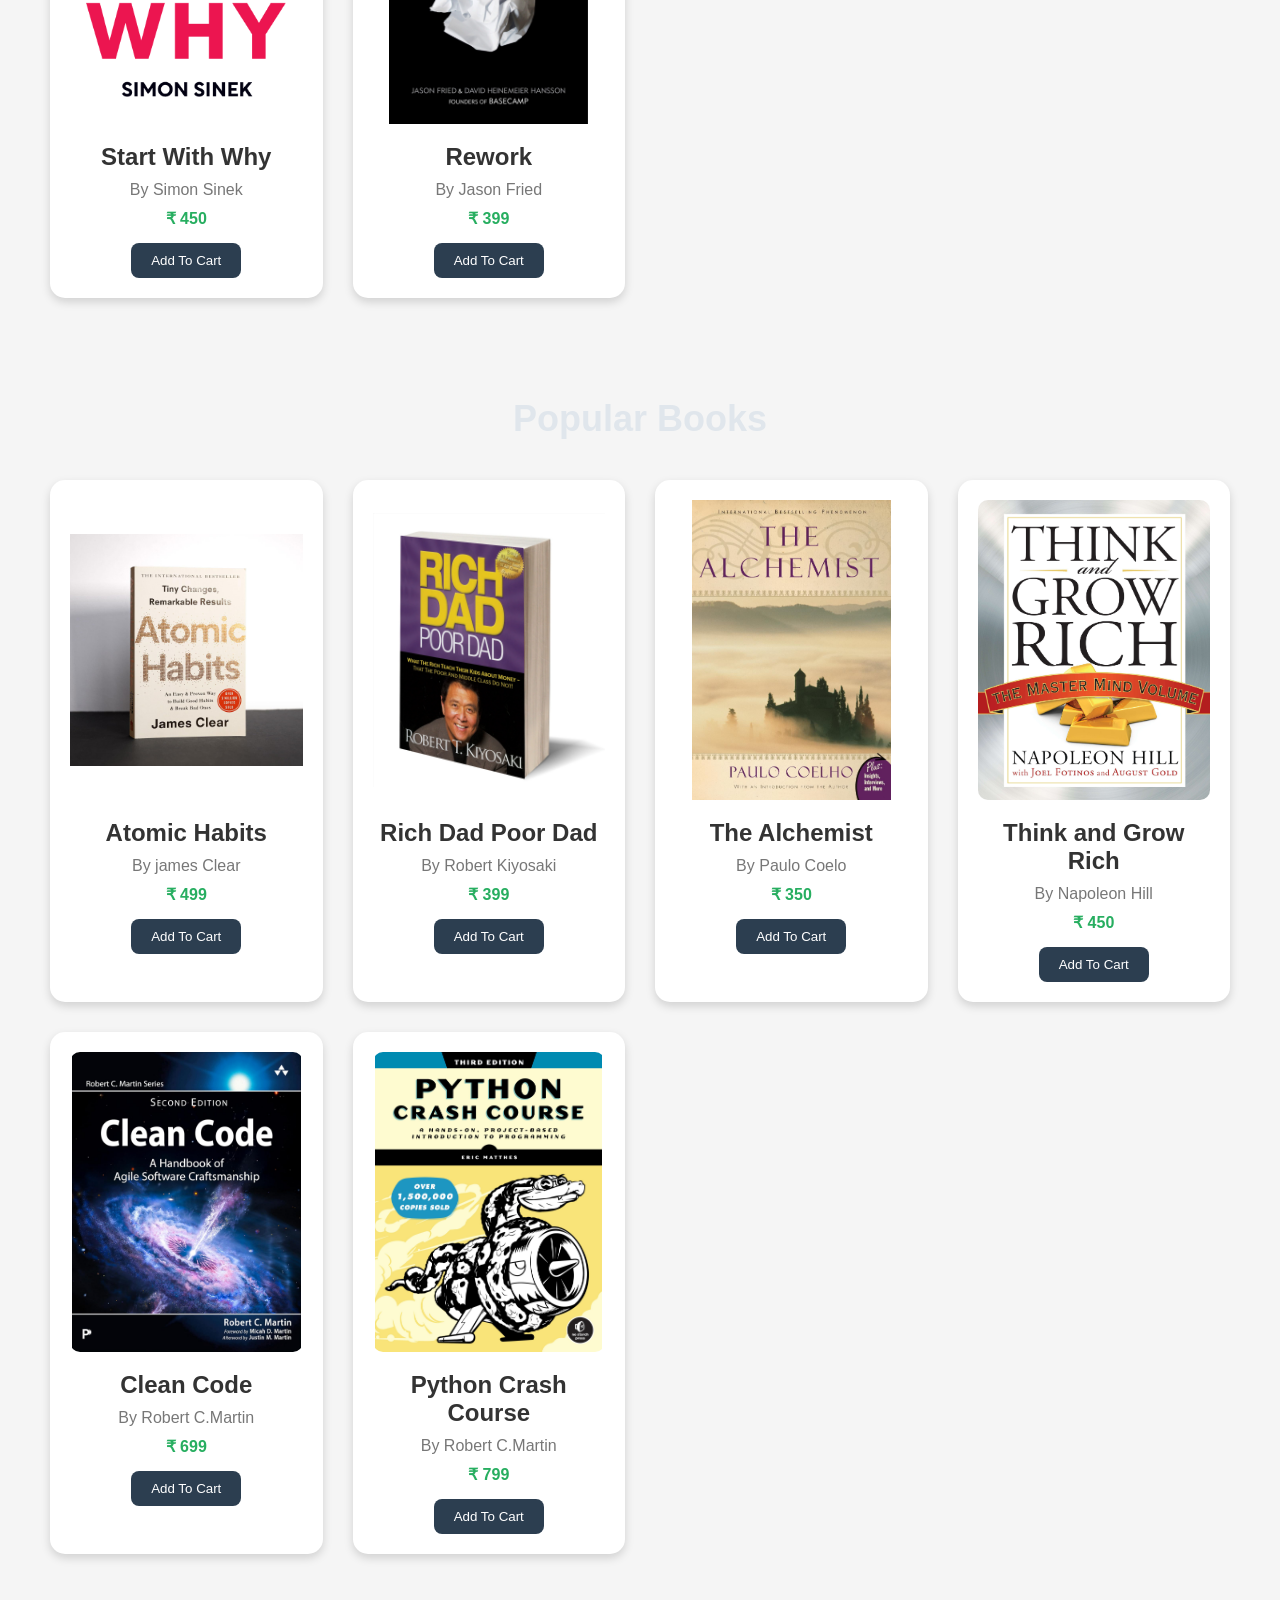
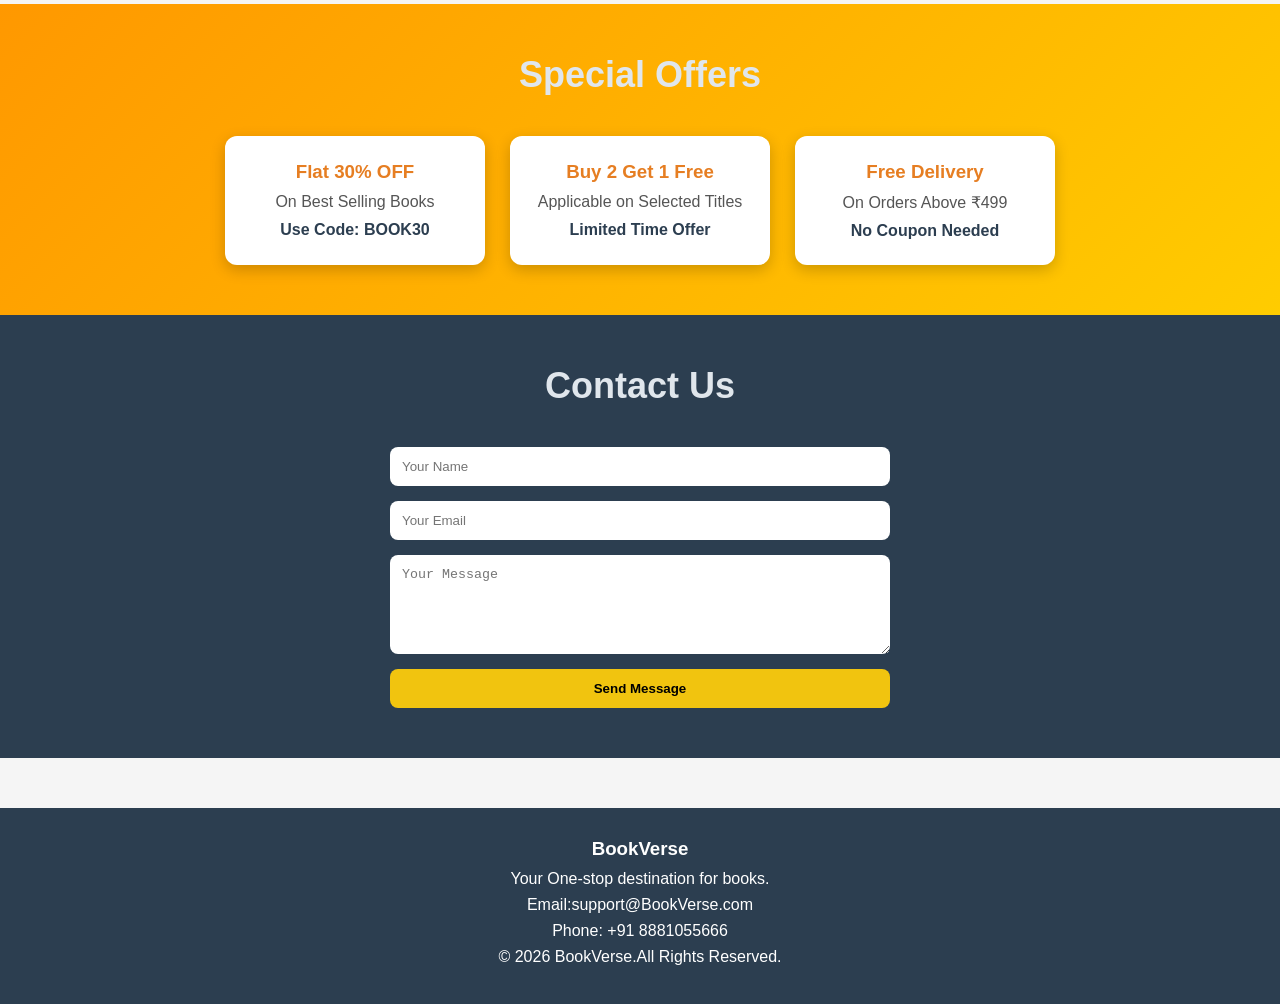
==== commit 38e402b2: "Add alert messages for 'Add To Cart' and 'Login' actions to enhance user feedback" ====
--- a/index.html
+++ b/index.html
@@ -54,42 +54,42 @@
                     <h3>The 48 Laws of Power</h3>
                     <p>By Robert Greene</p>
                     <h4>&#8377 699</h4>
-                    <button>Add To Cart</button>
+                    <button onclick="alert('The 48 laws of Power has been Added to the cart')">Add To Cart</button>
                 </div>
                 <div class="book-card">
                     <img src="images/cant.jpg" alt="Can't Hurt Me">
                     <h3>Can't Hurt Me</h3>
                     <p>By David Goggins</p>
                     <h4>&#8377 599</h4>
-                    <button>Add To Cart</button>
+                    <button onclick="alert('Cant Hurt me  has been Added to the cart')">Add To Cart</button>
                 </div>
                 <div class="book-card">
                     <img src="images/monk.jpg" alt="Think Like a Monk">
                     <h3>Think Like a Monk</h3>
                     <p>By Jay Shetty</p>
                     <h4>&#8377 499</h4>
-                    <button>Add To Cart</button>
+                    <button onclick="alert('Think like a Monk has been Added to the cart')">Add To Cart</button>
                 </div>
                 <div class="book-card">
                     <img src="images/sapiens.jpg" alt="Sapiens">
                     <h3>Sapiens</h3>
                     <p>By Yuval Noah Harari</p>
                     <h4>&#8377 799</h4>
-                    <button>Add To Cart</button>
+                    <button onclick="alert('Sapiens has been Added to the cart')">Add To Cart</button>
                 </div>
                 <div class="book-card">
                     <img src="images/startwhy.jpg" alt="Start With Why">
                     <h3>Start With Why</h3>
                     <p>By Simon Sinek</p>
                     <h4>&#8377 450</h4>
-                    <button>Add To Cart</button>
+                    <button onclick="alert('Start with Why has been Added to the cart')">Add To Cart</button>
                 </div>
                 <div class="book-card">
                     <img src="images/rework.jpg" alt="Rework">
                     <h3>Rework</h3>
                     <p>By Jason Fried</p>
                     <h4>&#8377 399</h4>
-                    <button>Add To Cart</button>
+                    <button onclick="alert('Rework has been Added to the cart')">Add To Cart</button>
                 </div>   
             </div>
         </section>
--- a/style.css
+++ b/style.css
@@ -170,6 +170,13 @@
     font-size: 18px;
     cursor: pointer;
     transition: 0.3s;
+}
+.category-container a {
+    text-decoration: none;
+}
+
+.category-card a{
+    text-decoration: none;
 }
 
 .category-card:hover {
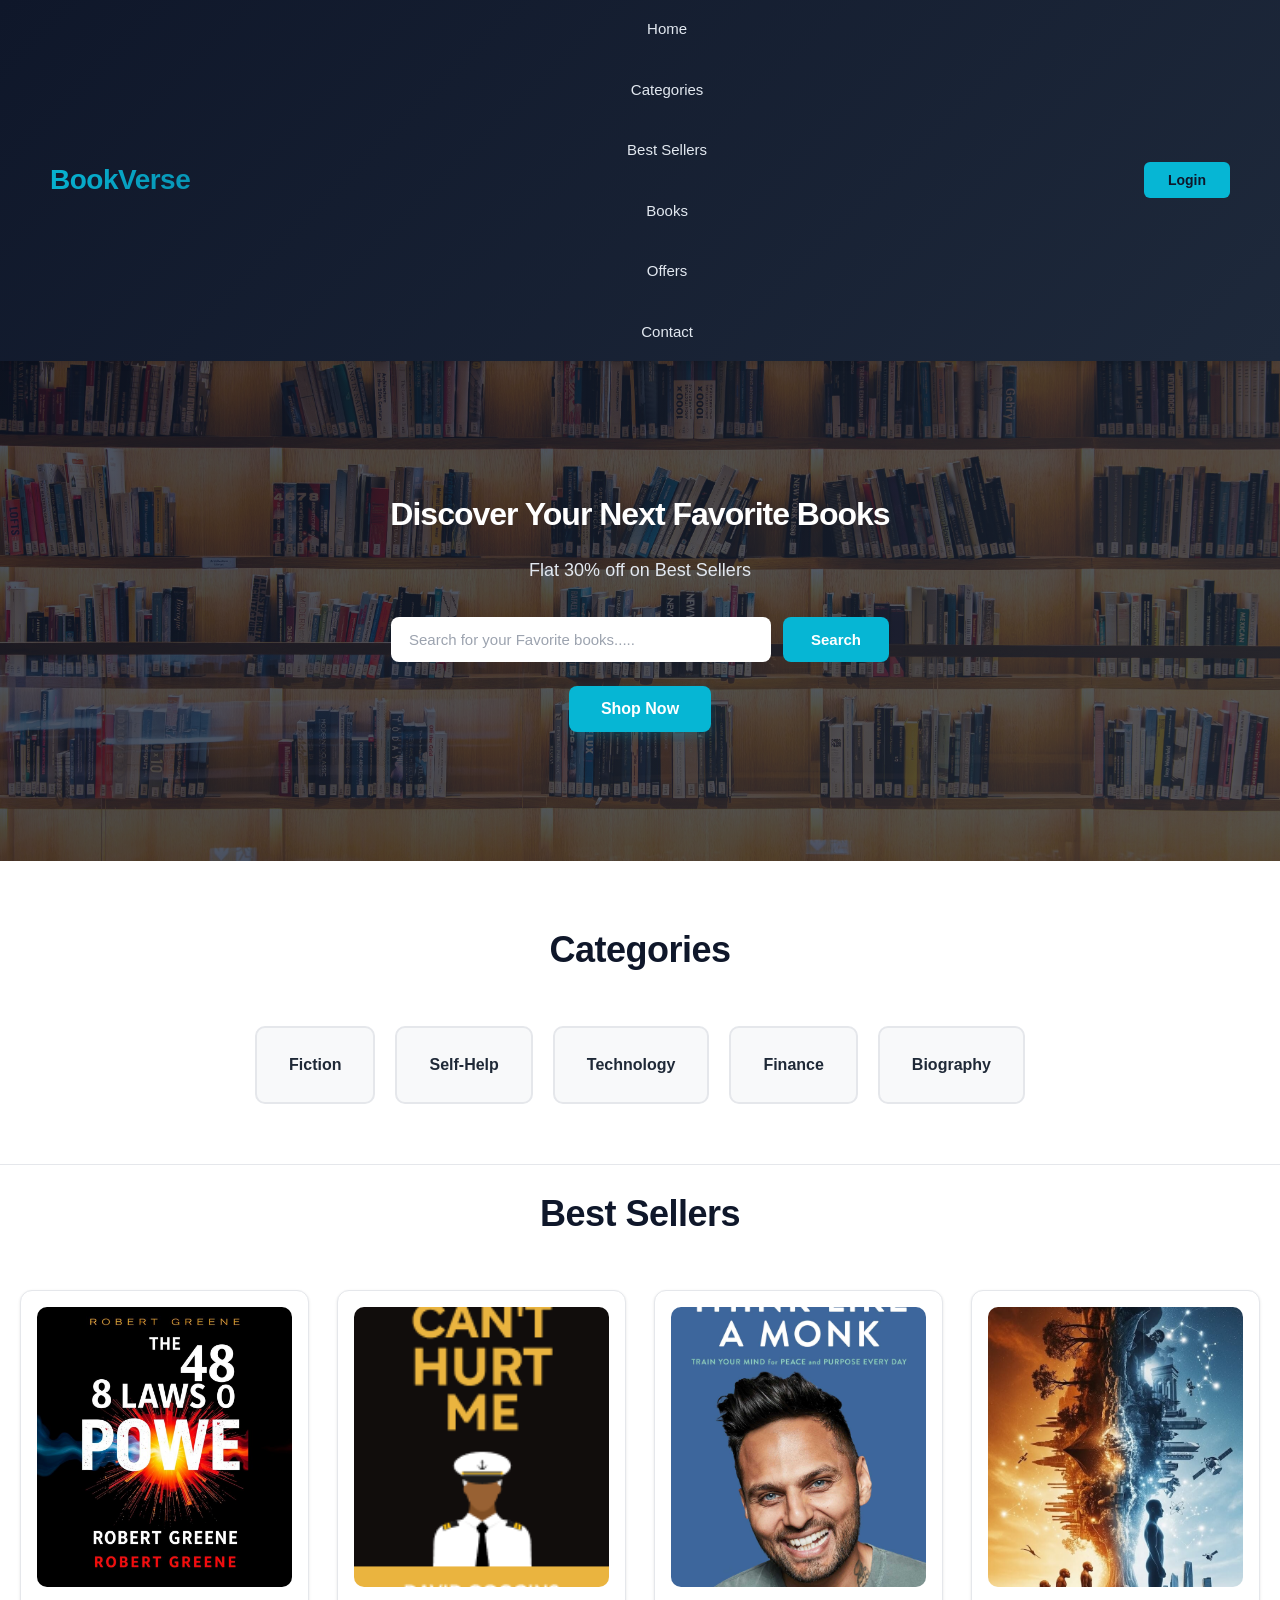
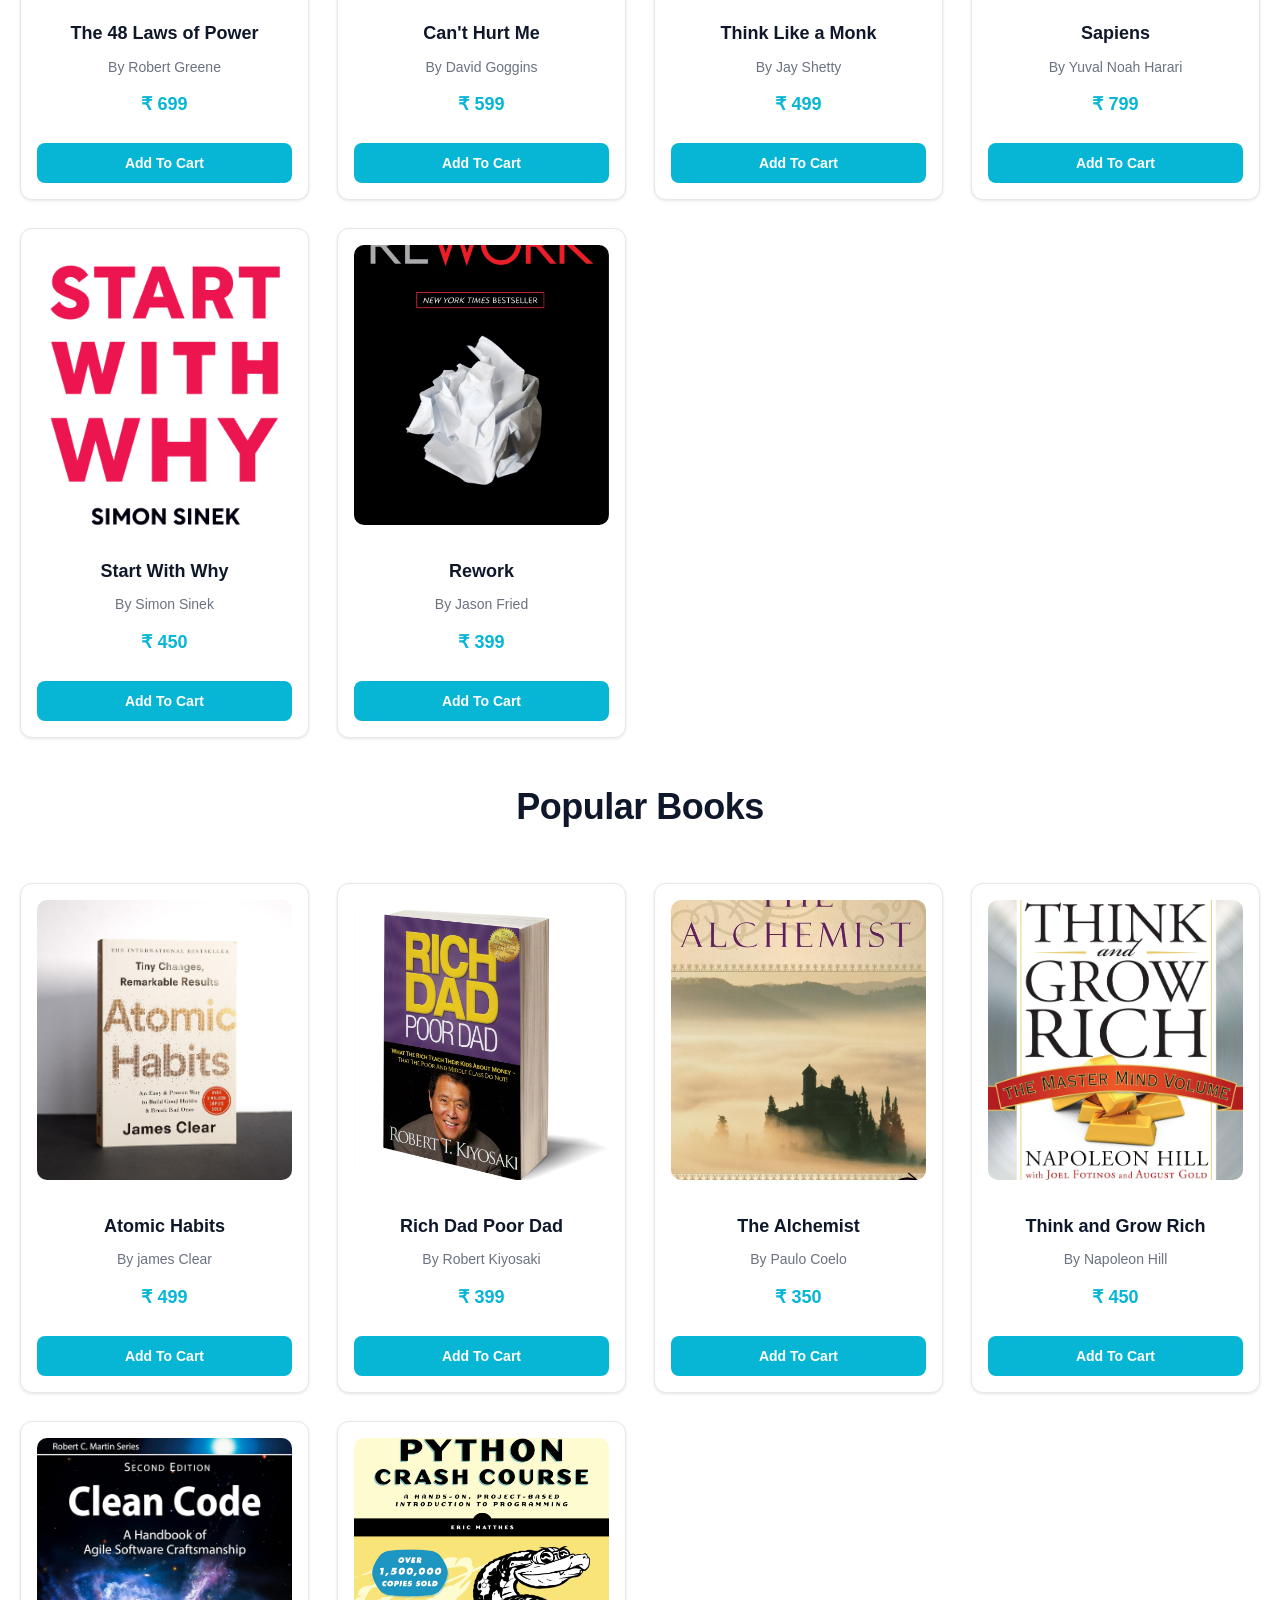
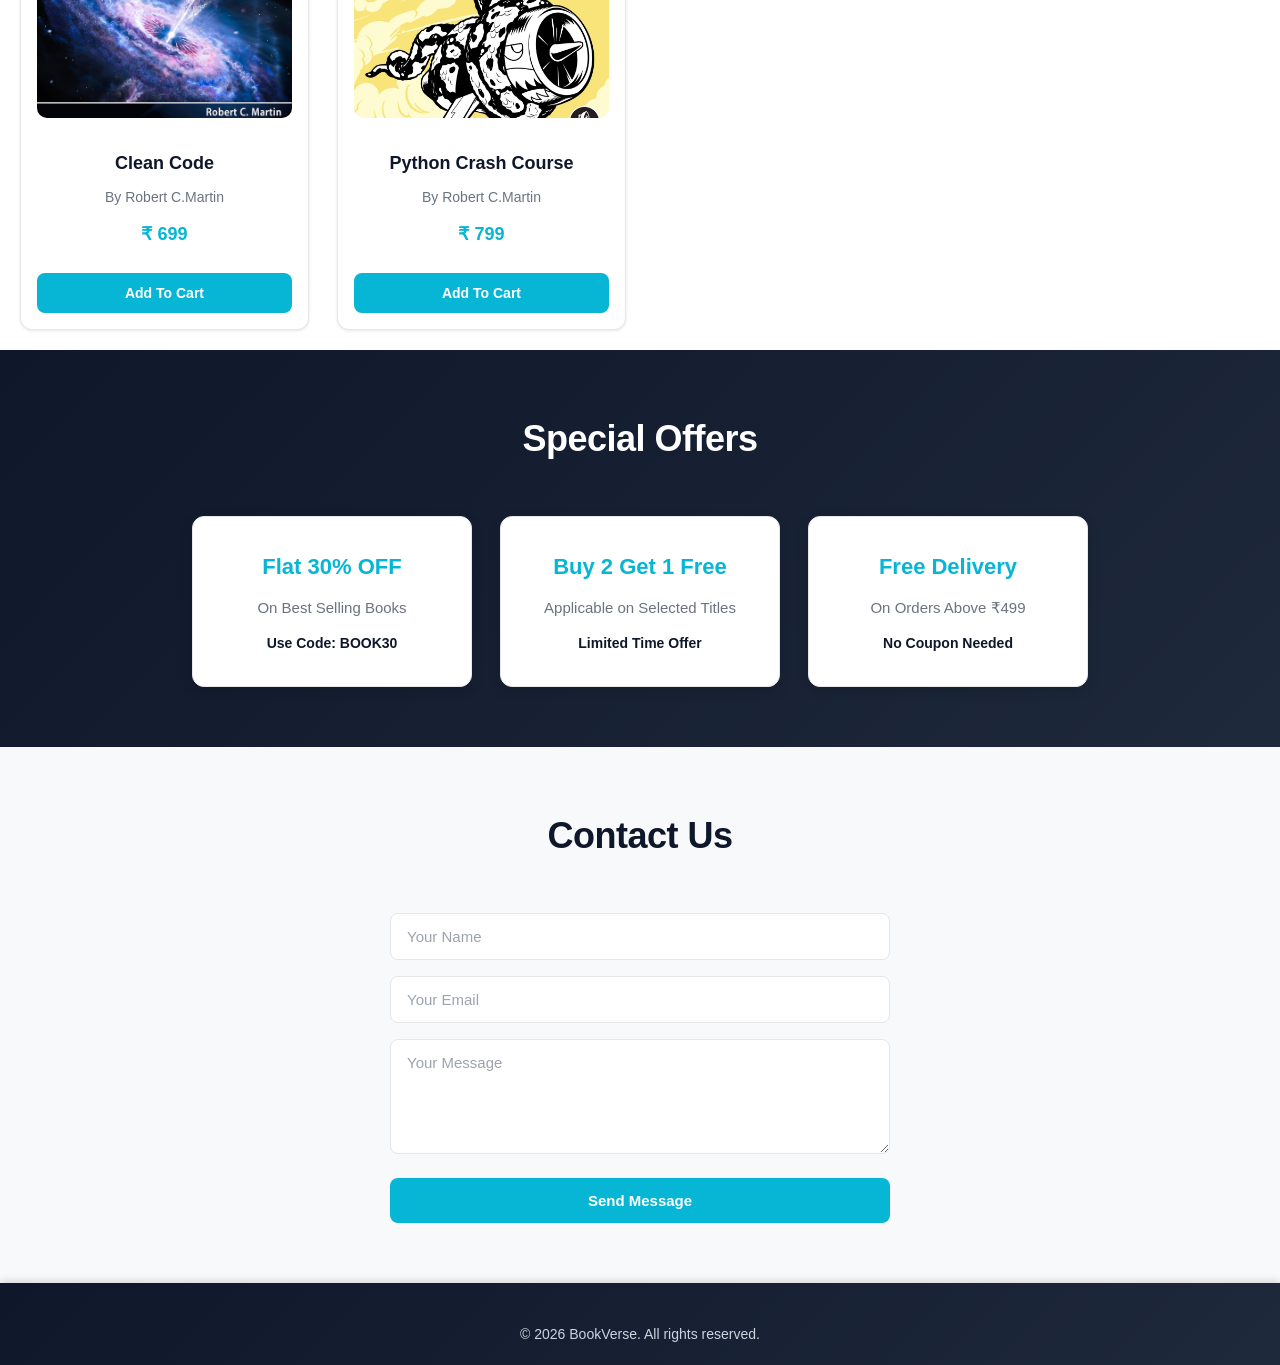
==== commit cd73b632: "Refactor styles across multiple pages for improved UI consistency and responsiveness Co-authored-by:" ====
--- a/index.html
+++ b/index.html
@@ -177,13 +177,7 @@
             </div>
         </section>
         <footer>
-            <div class="footer-content">
-                <h3>BookVerse</h3>
-                <p>Your One-stop destination for books.</p>
-                <p>Email:support@BookVerse.com</p>
-                <p>Phone: +91 8881055666</p>
-                <p>&copy; 2026 BookVerse.All Rights Reserved.</p>
-            </div>
+            <p>&copy; 2026 BookVerse. All rights reserved.</p>
         </footer>
     </body>
 </html>
--- a/style.css
+++ b/style.css
@@ -6,68 +6,101 @@
 
 body
 {
-    font-family: Arial, sans-serif;
-    background-color: #f5f5f5;
-    color: #333;
+    font-family: -apple-system, BlinkMacSystemFont, 'Segoe UI', 'Roboto', 'Oxygen', 'Ubuntu', sans-serif;
+    background-color: #f8f9fa;
+    color: #1f2937;
+    line-height: 1.6;
 }
 
 header
 {
-    background-color: #2c3e50;
+    background: linear-gradient(135deg, #0f172a 0%, #1e293b 100%);
     color: white;
-    padding: 20px 50px;
+    padding: 16px 50px;
     display: flex;
     justify-content: space-between;
     align-items: center;
-}
-
-.login-btn
-{
-    padding: 10px 18px;
-    border: none;
-    background-color: #f1c40f;
-    color:black;
-    border-radius: 8px;
-    cursor: pointer;
-    font-weight: bold;
-    transition: 0.3s;
-}
-
-.login-btn:hover
-{
-    background-color: #d4ac0d;
-    transform: scale(1.05);
+    box-shadow: 0 2px 8px rgba(0, 0, 0, 0.15);
+    position: sticky;
+    top: 0;
+    z-index: 100;
 }
 
 .logo h1
 {
-    font-size: 32px;
+    font-size: 28px;
+    font-weight: 700;
+    letter-spacing: -0.5px;
+    background: linear-gradient(135deg, #06b6d4, #0891b2);
+    -webkit-background-clip: text;
+    -webkit-text-fill-color: transparent;
+    background-clip: text;
 }
 
 nav ul
 {
     list-style: none;
     display: flex;
-    gap: 25px;
+    gap: 35px;
 }
 
 nav ul li a
 {
     text-decoration: none;
-    color: white;
-    font-size: 18px;
-    transition: 0.3s;
+    color: #e2e8f0;
+    font-size: 15px;
+    font-weight: 500;
+    transition: all 0.3s ease;
+    position: relative;
 }
 
 nav ul li a:hover
 {
-    color: #f1c40f;
+    color: #06b6d4;
+}
+
+nav ul li a::after
+{
+    content: '';
+    position: absolute;
+    bottom: -4px;
+    left: 0;
+    width: 0;
+    height: 2px;
+    background-color: #06b6d4;
+    transition: width 0.3s ease;
+}
+
+nav ul li a:hover::after
+{
+    width: 100%;
+}
+
+.login-btn
+{
+    padding: 10px 24px;
+    border: none;
+    background-color: #06b6d4;
+    color: #0f172a;
+    border-radius: 6px;
+    cursor: pointer;
+    font-weight: 600;
+    font-size: 14px;
+    transition: all 0.3s ease;
+    text-decoration: none;
+}
+
+.login-btn:hover
+{
+    background-color: #0891b2;
+    transform: translateY(-2px);
+    box-shadow: 0 4px 12px rgba(6, 182, 212, 0.3);
 }
 
 .hero
 {
-    height: 400px;
-    background: linear-gradient(rgba(0,0,0,0.5),rgba(0,0,0,0.5)),
+    height: 500px;
+    background: linear-gradient(135deg, rgba(15, 23, 42, 0.75), rgba(30, 41, 59, 0.75)),
     url('images/libBack.jpg');
     background-size: cover;
     background-position: center;
@@ -76,83 +109,105 @@
     align-items: center;
     text-align: center;
     color: white;
+    position: relative;
 }
 
 .hero-content h2
 {
-    font-size: 48px;
-    margin-bottom: 15px;
+    font-size: 52px;
+    font-weight: 700;
+    color: #ffffff;
+    margin-bottom: 16px;
+    letter-spacing: -1px;
 }
 
 .hero-content p
 {
-    font-size: 22px;
-    margin-bottom: 20px;
+    font-size: 20px;
+    color: #e2e8f0;
+    margin-bottom: 32px;
+    font-weight: 400;
 }
 
 .hero-search
 {
-    margin-top: 25px;
+    margin-top: 32px;
     display: flex;
     justify-content: center;
-    gap: 10px;
+    gap: 12px;
     flex-wrap: wrap;
 }
 
 .hero-search input
 {
-    width: 350px;
+    width: 380px;
     max-width: 90%;
-    padding: 14px;
+    padding: 14px 18px;
     border: none;
     border-radius: 8px;
+    font-size: 15px;
+    outline: none;
+    background-color: #ffffff;
+    color: #1f2937;
+    transition: all 0.3s ease;
+}
+
+.hero-search input::placeholder
+{
+    color: #9ca3af;
+}
+
+.hero-search input:focus
+{
+    box-shadow: 0 0 0 3px rgba(6, 182, 212, 0.2);
+}
+
+.search-btn
+{
+    padding: 14px 28px;
+    border: none;
+    border-radius: 8px;
+    background-color: #06b6d4;
+    color: #ffffff;
+    font-size: 15px;
+    font-weight: 600;
+    cursor: pointer;
+    transition: all 0.3s ease;
+}
+
+.search-btn:hover
+{
+    background-color: #0891b2;
+    transform: translateY(-2px);
+    box-shadow: 0 4px 12px rgba(6, 182, 212, 0.3);
+}
+
+.shop-btn
+{
+    margin-top: 24px;
+    padding: 14px 32px;
+    border: none;
+    background-color: #06b6d4;
+    color: #ffffff;
     font-size: 16px;
-    outline: none;
-}
-
-.search-btn
-{
-    padding: 14px 22px;
-    border:none;
-    border-radius: 8px;
-    background-color: #27ae60;
-    color: white;
-    font-size: 16px;
-    cursor: pointer;
-    transition: 0.3s;
-}
-
-.search-btn:hover
-{
-    background-color: #1e8449;
-    transform: scale(1.05);
-}
-
-.shop-btn
-{
-    margin-top: 25px;
-    padding: 12px 25px;
-    border: none;
-    background: linear-gradient(135deg, #ff9800,#ffcc00);
-    color: black;
-    font-size: 20px;
-    font-weight: bold;
+    font-weight: 600;
     cursor: pointer;
     border-radius: 8px;
     transition: all 0.3s ease;
-    box-shadow: 0 5px 15px rgba(0,0,0,0.3);
+    box-shadow: 0 4px 12px rgba(6, 182, 212, 0.2);
 }
 
 .shop-btn:hover
 {
-    background-color: #d4ac0d;
-    transform: translate(-5px);
-    box-shadow: 0 8px 20px rgba(0,0,0,0.4);
+    background-color: #0891b2;
+    transform: translateY(-2px);
+    box-shadow: 0 6px 16px rgba(6, 182, 212, 0.35);
 }
 
 .categories {
-    padding: 50px;
-    background-color: #ecf0f1;
+    padding: 60px 50px;
+    background-color: #ffffff;
+    border-bottom: 1px solid #e5e7eb;
 }
 
 .category-container {
@@ -162,153 +217,193 @@
     gap: 20px;
 }
 
-.category-card {
-    padding: 20px 30px;
-    background-color: #2c3e50;
-    color: white;
-    border-radius: 10px;
-    font-size: 18px;
-    cursor: pointer;
-    transition: 0.3s;
-}
 .category-container a {
     text-decoration: none;
 }
 
+.category-card {
+    padding: 24px 32px;
+    background-color: #f8f9fa;
+    color: #1f2937;
+    border: 2px solid #e5e7eb;
+    border-radius: 10px;
+    font-size: 16px;
+    font-weight: 600;
+    cursor: pointer;
+    transition: all 0.3s ease;
+    text-align: center;
+}
+
+.category-card:hover {
+    background-color: #06b6d4;
+    color: #ffffff;
+    border-color: #06b6d4;
+    transform: translateY(-4px);
+    box-shadow: 0 8px 16px rgba(6, 182, 212, 0.2);
+}
+
 .category-card a{
     text-decoration: none;
 }
 
-.category-card:hover {
-    background-color: #f1c40f;
-    color: black;
-    transform: scale(1.1);
-}
-
 .books
 {
-    padding: 50px;
+    padding: 60px 50px;
+    background-color: #ffffff;
 }
 
 .section-title
 {
     text-align: center;
-    margin-bottom: 40px;
+    margin-bottom: 48px;
     font-size: 36px;
-    color: #e0e6ec;
+    font-weight: 700;
+    color: #0f172a;
+    letter-spacing: -0.5px;
 }
 
 .book-container
 {
     display: grid;
-    grid-template-columns: repeat(auto-fit,minmax(250px,1fr));
-    gap: 30px;
+    grid-template-columns: repeat(auto-fit, minmax(240px, 1fr));
+    gap: 28px;
 }
 
 .book-card
 {
-    background-color: white;
-    padding: 20px;
-    border-radius: 15px;
+    background-color: #ffffff;
+    padding: 16px;
+    border-radius: 12px;
     text-align: center;
-    box-shadow: 0 4px 10px rgba(0,0,0,0.15);
-    transition: all 0.3s ease;
+    box-shadow: 0 1px 3px rgba(0, 0, 0, 0.1);
+    transition: all 0.3s ease;
+    border: 1px solid #e5e7eb;
 }
 
 .book-card:hover
 {
-    transform: translateY(-10px) scale(1.02);
+    transform: translateY(-8px);
+    box-shadow: 0 12px 24px rgba(0, 0, 0, 0.15);
+    border-color: #06b6d4;
 }
 
 .book-card img
 {
     width: 100%;
-    height: 300px;
-    object-fit: contain;
+    height: 280px;
+    object-fit: cover;
     border-radius: 10px;
+    margin-bottom: 12px;
 }
 
 .book-card h3
 {
-    margin-top: 15px;
-    font-size: 24px;
+    margin-top: 12px;
+    margin-bottom: 8px;
+    font-size: 18px;
+    font-weight: 600;
+    color: #0f172a;
 }
 
 .book-card p
 {
-    margin: 10px 0;
-    color: #777;
+    margin: 8px 0;
+    color: #6b7280;
+    font-size: 14px;
 }
 
 .book-card h4
 {
-    color: #27ae60;
-    margin-bottom: 15px;
+    color: #06b6d4;
+    margin: 12px 0;
+    font-size: 18px;
+    font-weight: 700;
 }
 
 .book-card button
 {
-    padding: 10px 20px;
+    padding: 12px 24px;
     border: none;
-    background-color: #2c3e50;
-    color: white;
+    background-color: #06b6d4;
+    color: #ffffff;
     cursor: pointer;
     border-radius: 8px;
-    transition: 0.3s;
+    transition: all 0.3s ease;
+    font-weight: 600;
+    font-size: 14px;
+    width: 100%;
+    margin-top: 12px;
 }
 
 .book-card button:hover
 {
-    background-color: #1a252f;
+    background-color: #0891b2;
+    transform: translateY(-2px);
+    box-shadow: 0 4px 12px rgba(6, 182, 212, 0.3);
 }
 
 .offers {
-    padding: 50px;
-    background: linear-gradient(135deg, #ff9800, #ffcc00);
+    padding: 60px 50px;
+    background: linear-gradient(135deg, #0f172a 0%, #1e293b 100%);
     text-align: center;
+}
+
+.offers .section-title {
+    color: #ffffff;
 }
 
 .offer-container {
     display: flex;
     justify-content: center;
     flex-wrap: wrap;
-    gap: 25px;
-    margin-top: 30px;
+    gap: 28px;
+    margin-top: 40px;
 }
 
 .offer-card {
-    background-color: white;
-    padding: 25px;
-    width: 260px;
+    background-color: #ffffff;
+    padding: 32px;
+    width: 280px;
     border-radius: 12px;
     text-align: center;
-    box-shadow: 0 5px 15px rgba(0,0,0,0.2);
-    transition: 0.3s;
+    box-shadow: 0 4px 12px rgba(0, 0, 0, 0.15);
+    transition: all 0.3s ease;
+    border: 1px solid #e5e7eb;
 }
 
 .offer-card h3 {
-    color: #e67e22;
-    margin-bottom: 10px;
+    color: #06b6d4;
+    margin-bottom: 12px;
+    font-size: 22px;
+    font-weight: 700;
 }
 
 .offer-card p {
-    color: #555;
-    margin-bottom: 10px;
+    color: #6b7280;
+    margin-bottom: 12px;
+    font-size: 15px;
 }
 
 .offer-card span {
-    font-weight: bold;
-    color: #2c3e50;
+    font-weight: 600;
+    color: #0f172a;
+    display: block;
+    font-size: 14px;
 }
 
 .offer-card:hover {
-    transform: translateY(-10px) scale(1.05);
+    transform: translateY(-8px);
+    box-shadow: 0 12px 24px rgba(6, 182, 212, 0.15);
 }
 
 .contact {
-    padding: 50px;
-    background-color: #2c3e50;
-    color: white;
+    padding: 60px 50px;
+    background-color: #f8f9fa;
+}
+
+.contact .section-title {
+    color: #0f172a;
+    margin-bottom: 48px;
 }
 
 .contact-container {
@@ -319,49 +414,79 @@
 .contact form {
     display: flex;
     flex-direction: column;
-    gap: 15px;
+    gap: 16px;
 }
 
 .contact input,
 .contact textarea {
-    padding: 12px;
+    padding: 14px 16px;
+    border: 1px solid #e5e7eb;
+    border-radius: 8px;
+    outline: none;
+    font-size: 15px;
+    font-family: inherit;
+    background-color: #ffffff;
+    color: #1f2937;
+    transition: all 0.3s ease;
+}
+
+.contact input::placeholder,
+.contact textarea::placeholder {
+    color: #9ca3af;
+}
+
+.contact input:focus,
+.contact textarea:focus {
+    border-color: #06b6d4;
+    box-shadow: 0 0 0 3px rgba(6, 182, 212, 0.1);
+}
+
+.contact button {
+    padding: 14px 24px;
     border: none;
     border-radius: 8px;
-    outline: none;
-}
-
-.contact button {
-    padding: 12px;
-    border: none;
-    border-radius: 8px;
-    background-color: #f1c40f;
-    color: black;
-    font-weight: bold;
+    background-color: #06b6d4;
+    color: #ffffff;
+    font-weight: 600;
+    font-size: 15px;
     cursor: pointer;
-    transition: 0.3s;
+    transition: all 0.3s ease;
+    margin-top: 8px;
 }
 
 .contact button:hover {
-    background-color: #d4ac0d;
+    background-color: #0891b2;
+    transform: translateY(-2px);
+    box-shadow: 0 4px 12px rgba(6, 182, 212, 0.3);
 }
 
 footer
 {
-    background-color: #2c3e50;
-    color: white;
+    background: linear-gradient(135deg, #0f172a 0%, #1e293b 100%);
+    color: #e2e8f0;
+    padding: 40px 50px 20px;
+    font-size: 14px;
+    box-shadow: 0 -2px 8px rgba(0, 0, 0, 0.15);
+}
+
+footer p {
     text-align: center;
-    padding: 30px 20px;
-    margin-top: 50px;
+    color: #cbd5e1;
+    font-size: 14px;
 }
 
 .footer-content h3
 {
-    margin-bottom: 10px;
+    margin-bottom: 12px;
+    color: #ffffff;
+    font-weight: 600;
 }
 
 .footer-content p
 {
     margin: 8px 0;
+    color: #cbd5e1;
+    font-size: 14px;
 }
 
 .top-btn
@@ -387,12 +512,102 @@
     transform: scale(1.1);
 }
 
-@media(max-width:768px){
-    header
-    {
+@media(max-width: 768px){
+    header {
         flex-direction: column;
-        gap: 15px;
-    }
+        padding: 12px 20px;
+        gap: 12px;
+    }
+
+    .logo h1 {
+        font-size: 22px;
+        margin-bottom: 8px;
+    }
+
+    nav ul {
+        flex-direction: column;
+        gap: 10px;
+    }
+
+    nav ul li a {
+        font-size: 14px;
+    }
+
+    .hero {
+        height: auto;
+        padding: 40px 20px;
+    }
+
+    .hero-content h2 {
+        font-size: 36px;
+    }
+
+    .hero-content p {
+        font-size: 16px;
+    }
+
+    .hero-search {
+        flex-direction: column;
+        gap: 12px;
+    }
+
+    .hero-search input {
+        width: 100%;
+    }
+
+    .categories {
+        padding: 40px 20px;
+    }
+
+    .category-container {
+        gap: 12px;
+    }
+
+    .category-card {
+        padding: 16px 20px;
+        font-size: 14px;
+    }
+
+    .books {
+        padding: 40px 20px;
+    }
+
+    .book-container {
+        grid-template-columns: repeat(auto-fit, minmax(200px, 1fr));
+        gap: 16px;
+    }
+
+    .section-title {
+        font-size: 28px;
+        margin-bottom: 32px;
+    }
+
+    .offers {
+        padding: 40px 20px;
+    }
+
+    .offer-container {
+        gap: 16px;
+    }
+
+    .offer-card {
+        width: 100%;
+        padding: 24px;
+    }
+
+    .contact {
+        padding: 40px 20px;
+    }
+
+    .contact-container {
+        width: 100%;
+    }
+
+    footer {
+        padding: 30px 20px 15px;
+        font-size: 13px;
+    }
+}
 
     nav ul
     {
@@ -414,4 +629,82 @@
     {
         padding: 20px;
     }
+}
+
+section {
+    padding: 40px 20px;
+}
+
+button {
+    padding: 12px 20px;
+    border: none;
+    border-radius: 8px;
+    font-size: 16px;
+    font-weight: bold;
+    cursor: pointer;
+    transition: all 0.3s ease;
+}
+
+button:hover {
+    background-color: #d4ac0d;
+    transform: scale(1.05);
+}
+
+h1, h2 {
+    font-family: 'Arial', sans-serif;
+    font-weight: bold;
+    color: #2c3e50;
+}
+
+p {
+    font-size: 16px;
+    line-height: 1.6;
+    color: #333;
+}
+
+@media (max-width: 768px) {
+    header {
+        flex-direction: column;
+        padding: 15px;
+    }
+
+    .logo h1 {
+        font-size: 24px;
+        margin-bottom: 10px;
+    }
+
+    nav ul {
+        flex-direction: column;
+        gap: 15px;
+    }
+
+    .hero {
+        height: auto;
+        padding: 20px;
+    }
+
+    .hero-content h2 {
+        font-size: 32px;
+    }
+
+    .hero-content p {
+        font-size: 18px;
+    }
+
+    .hero-search {
+        flex-direction: column;
+        gap: 15px;
+    }
+
+    .category-container {
+        display: grid;
+        grid-template-columns: repeat(auto-fit, minmax(150px, 1fr));
+        gap: 15px;
+    }
+
+    .category-card {
+        text-align: center;
+        padding: 15px;
+        font-size: 16px;
+    }
 }
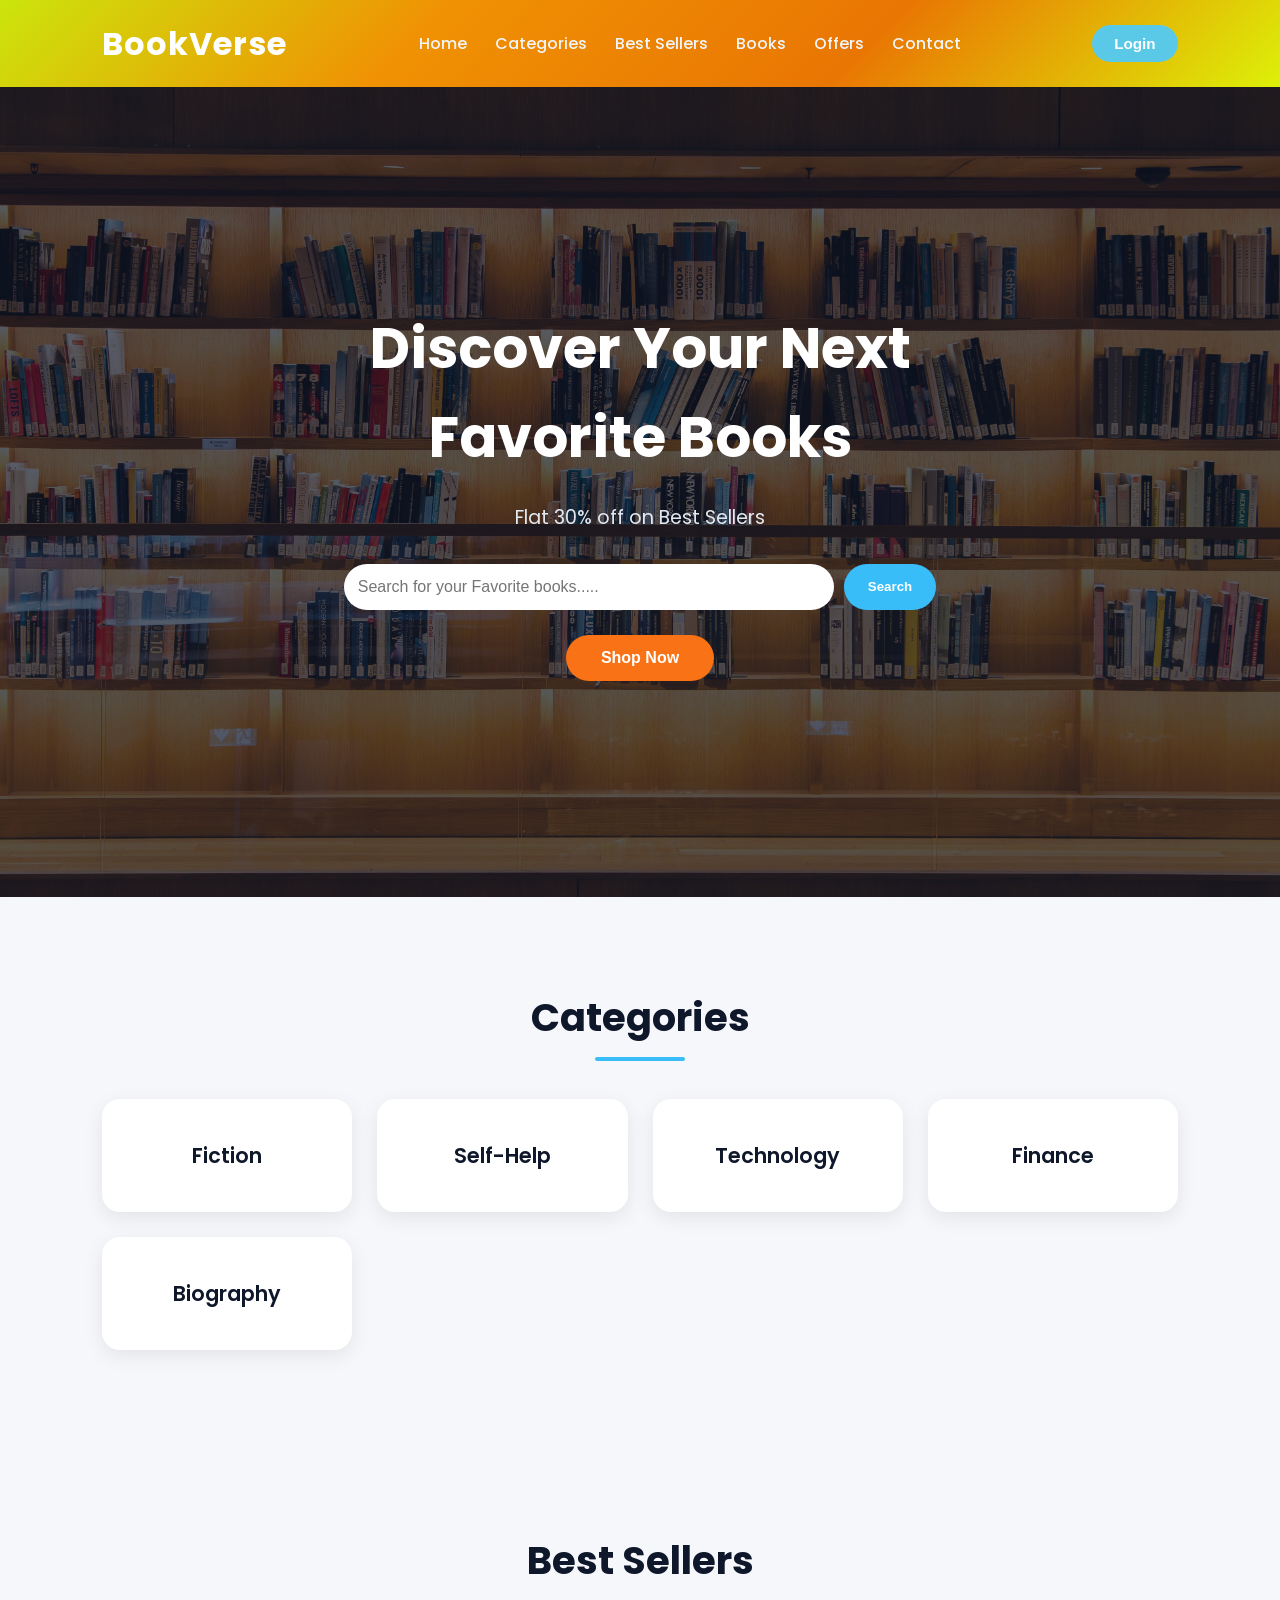
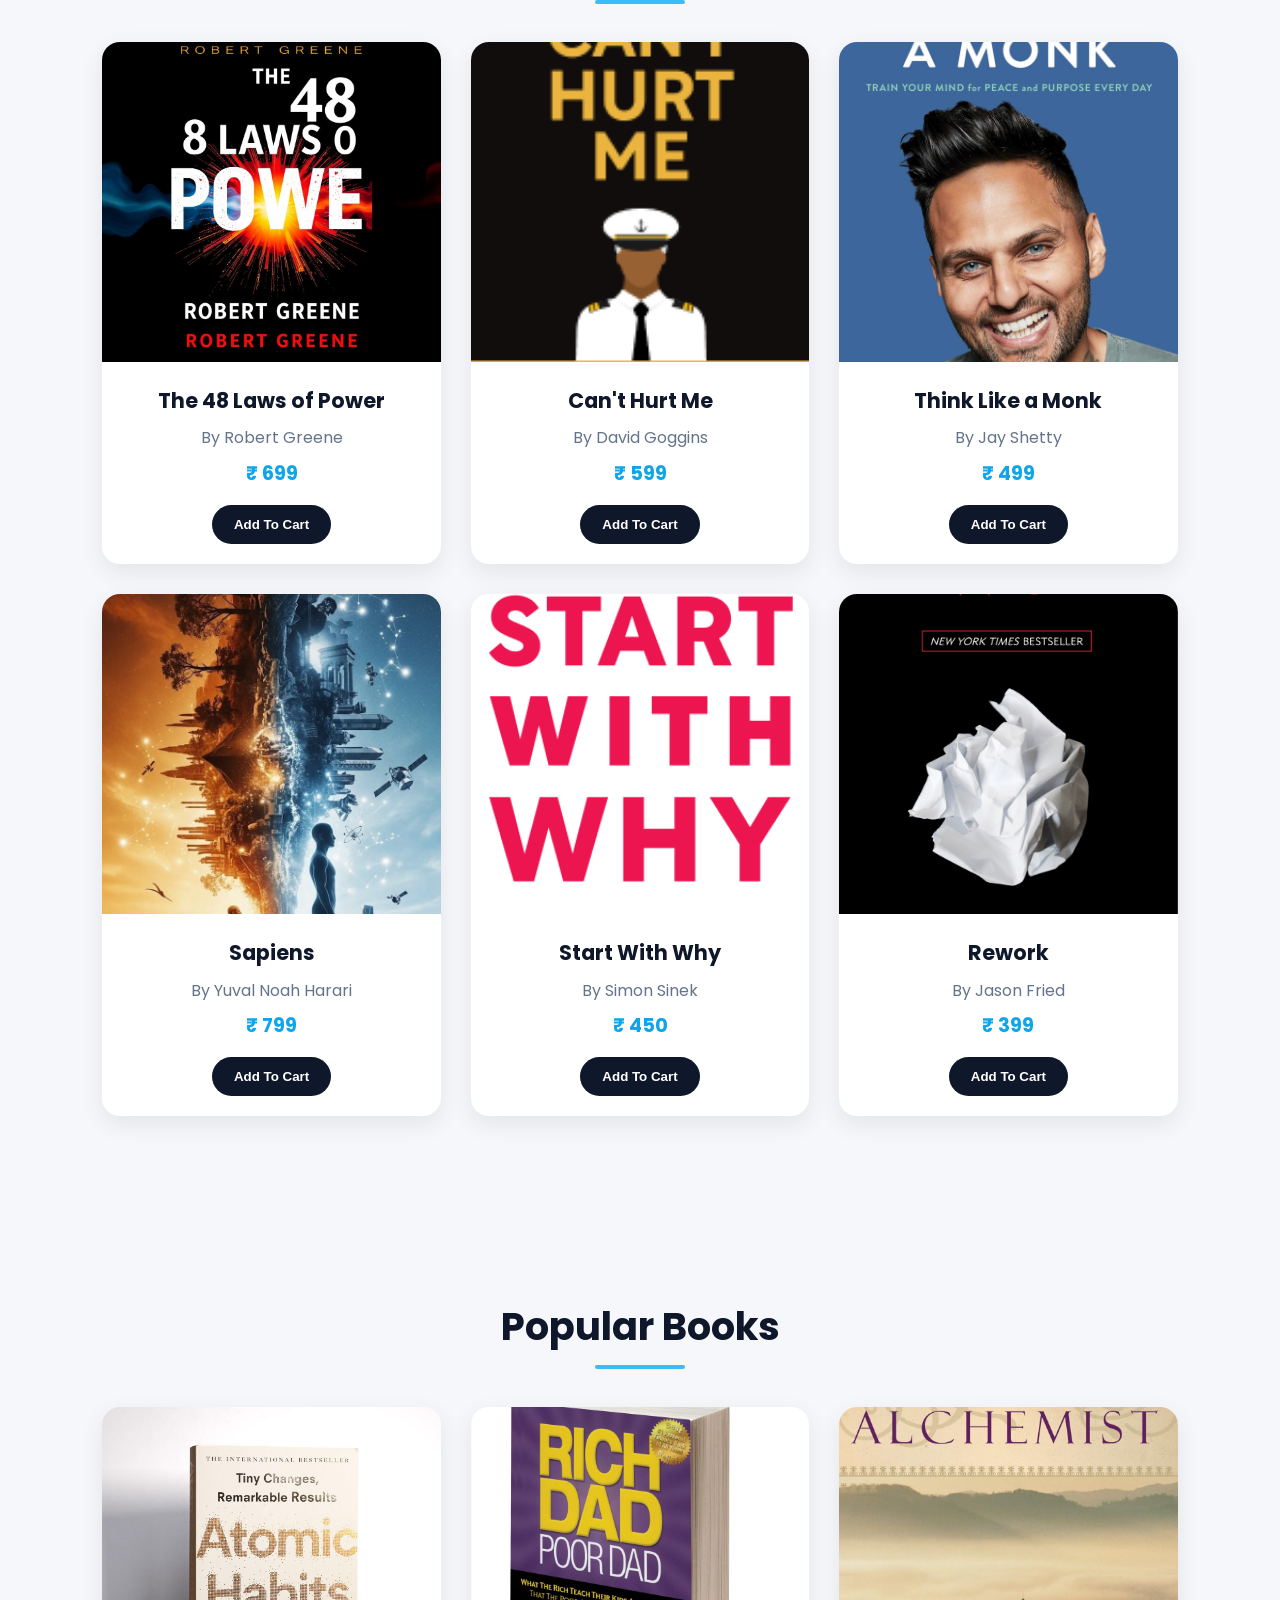
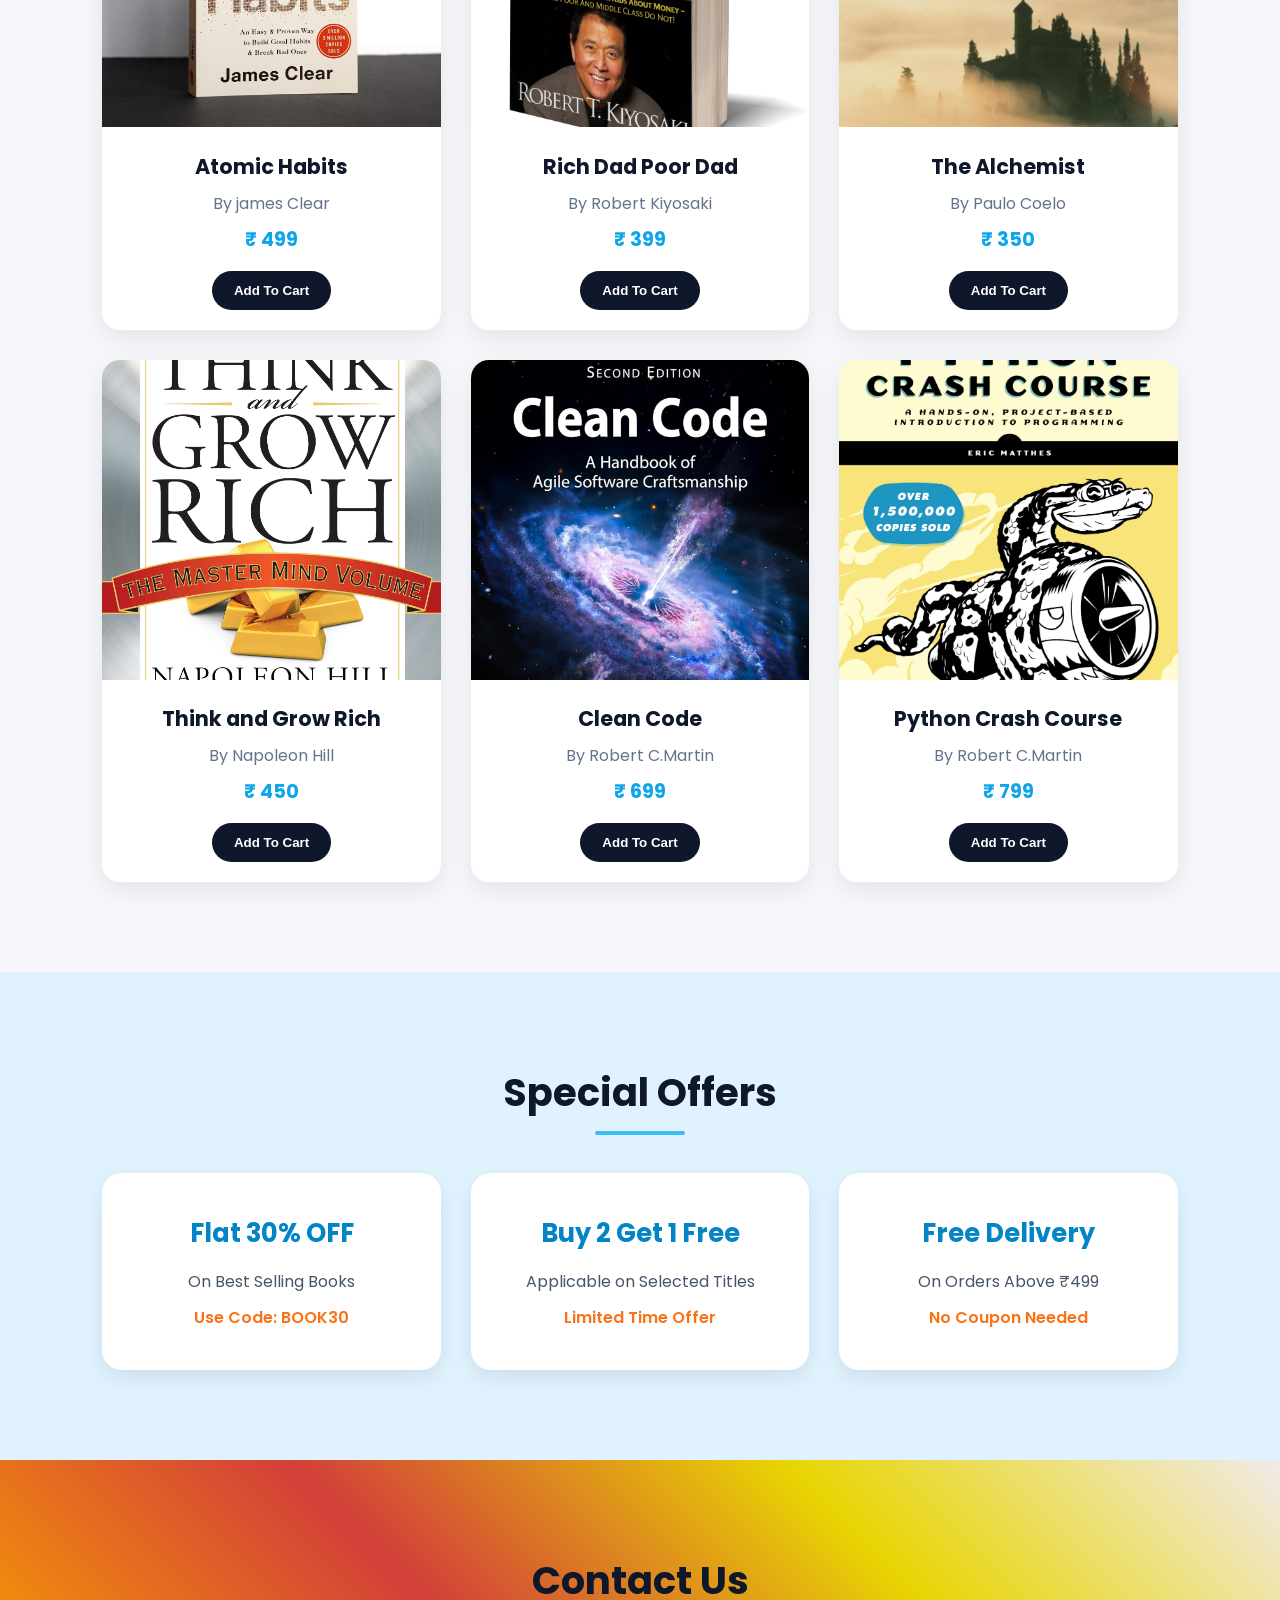
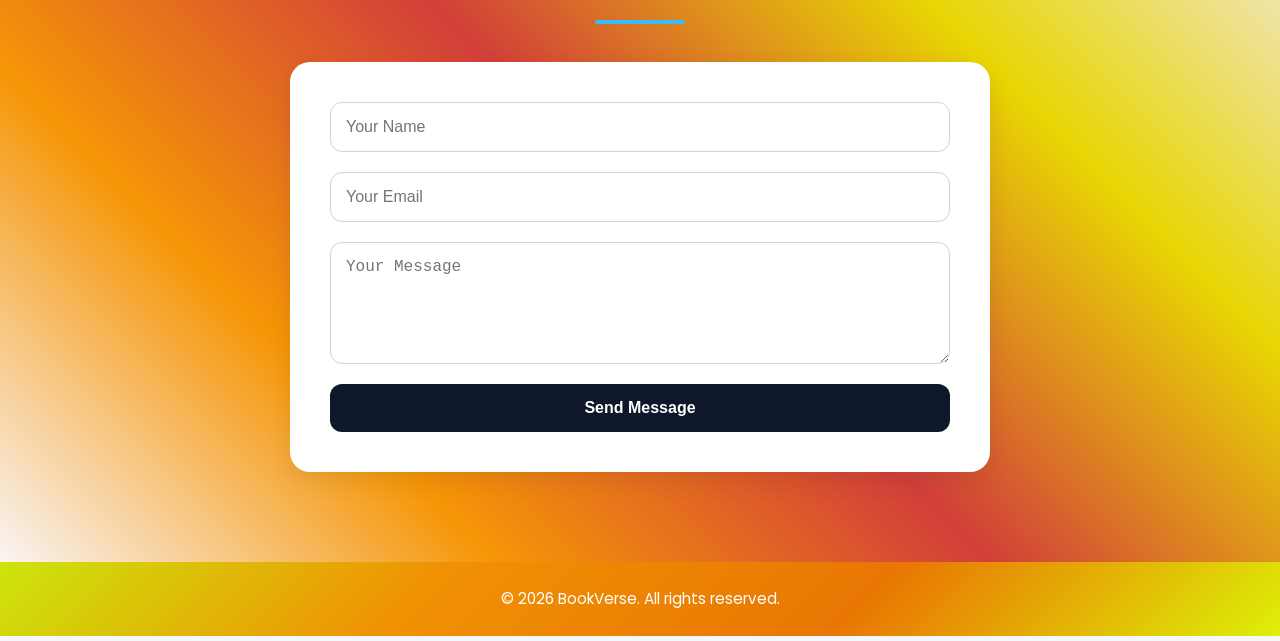
==== commit c0558803: "Wrap "Shop Now" button in an anchor tag for improved navigation" ====
--- a/index.html
+++ b/index.html
@@ -33,7 +33,7 @@
                     <input type="text" placeholder="Search for your Favorite books.....">
                     <button class="search-btn">Search</button>
                 </div>
-                <button class="shop-btn">Shop Now</button>
+                <a href="#books best-sellers"><button class="shop-btn">Shop Now</button></a>
             </div>
         </section>
         <section id="categories" class="categories">
--- a/style.css
+++ b/style.css
@@ -1,710 +1,415 @@
+@import url('https://fonts.googleapis.com/css2?family=Poppins:wght@300;400;500;600;700&display=swap');
+
 *{
-    margin: 0;
-    padding: 0;
-    box-sizing: border-box;
-}
-
-body
-{
-    font-family: -apple-system, BlinkMacSystemFont, 'Segoe UI', 'Roboto', 'Oxygen', 'Ubuntu', sans-serif;
-    background-color: #f8f9fa;
-    color: #1f2937;
-    line-height: 1.6;
-}
-
-header
-{
-    background: linear-gradient(135deg, #0f172a 0%, #1e293b 100%);
-    color: white;
-    padding: 16px 50px;
-    display: flex;
-    justify-content: space-between;
-    align-items: center;
-    box-shadow: 0 2px 8px rgba(0, 0, 0, 0.15);
-    position: sticky;
-    top: 0;
-    z-index: 100;
-}
-
-.logo h1
-{
-    font-size: 28px;
-    font-weight: 700;
-    letter-spacing: -0.5px;
-    background: linear-gradient(135deg, #06b6d4, #0891b2);
-    -webkit-background-clip: text;
-    -webkit-text-fill-color: transparent;
-    background-clip: text;
-}
-
-nav ul
-{
-    list-style: none;
-    display: flex;
-    gap: 35px;
-}
-
-nav ul li a
-{
-    text-decoration: none;
-    color: #e2e8f0;
-    font-size: 15px;
-    font-weight: 500;
-    transition: all 0.3s ease;
-    position: relative;
-}
-
-nav ul li a:hover
-{
-    color: #06b6d4;
-}
-
-nav ul li a::after
-{
-    content: '';
-    position: absolute;
-    bottom: -4px;
-    left: 0;
-    width: 0;
-    height: 2px;
-    background-color: #06b6d4;
-    transition: width 0.3s ease;
-}
-
-nav ul li a:hover::after
-{
-    width: 100%;
-}
-
-.login-btn
-{
-    padding: 10px 24px;
-    border: none;
-    background-color: #06b6d4;
-    color: #0f172a;
-    border-radius: 6px;
-    cursor: pointer;
-    font-weight: 600;
-    font-size: 14px;
-    transition: all 0.3s ease;
-    text-decoration: none;
-}
-
-.login-btn:hover
-{
-    background-color: #0891b2;
-    transform: translateY(-2px);
-    box-shadow: 0 4px 12px rgba(6, 182, 212, 0.3);
-}
-
-.hero
-{
-    height: 500px;
-    background: linear-gradient(135deg, rgba(15, 23, 42, 0.75), rgba(30, 41, 59, 0.75)),
-    url('images/libBack.jpg');
-    background-size: cover;
-    background-position: center;
-    display: flex;
-    justify-content: center;
-    align-items: center;
-    text-align: center;
-    color: white;
-    position: relative;
-}
-
-.hero-content h2
-{
-    font-size: 52px;
-    font-weight: 700;
-    color: #ffffff;
-    margin-bottom: 16px;
-    letter-spacing: -1px;
-}
-
-.hero-content p
-{
-    font-size: 20px;
-    color: #e2e8f0;
-    margin-bottom: 32px;
-    font-weight: 400;
-}
-
-.hero-search
-{
-    margin-top: 32px;
-    display: flex;
-    justify-content: center;
-    gap: 12px;
-    flex-wrap: wrap;
-}
-
-.hero-search input
-{
-    width: 380px;
-    max-width: 90%;
-    padding: 14px 18px;
-    border: none;
-    border-radius: 8px;
-    font-size: 15px;
-    outline: none;
-    background-color: #ffffff;
-    color: #1f2937;
-    transition: all 0.3s ease;
-}
-
-.hero-search input::placeholder
-{
-    color: #9ca3af;
-}
-
-.hero-search input:focus
-{
-    box-shadow: 0 0 0 3px rgba(6, 182, 212, 0.2);
-}
-
-.search-btn
-{
-    padding: 14px 28px;
-    border: none;
-    border-radius: 8px;
-    background-color: #06b6d4;
-    color: #ffffff;
-    font-size: 15px;
-    font-weight: 600;
-    cursor: pointer;
-    transition: all 0.3s ease;
-}
-
-.search-btn:hover
-{
-    background-color: #0891b2;
-    transform: translateY(-2px);
-    box-shadow: 0 4px 12px rgba(6, 182, 212, 0.3);
-}
-
-.shop-btn
-{
-    margin-top: 24px;
-    padding: 14px 32px;
-    border: none;
-    background-color: #06b6d4;
-    color: #ffffff;
-    font-size: 16px;
-    font-weight: 600;
-    cursor: pointer;
-    border-radius: 8px;
-    transition: all 0.3s ease;
-    box-shadow: 0 4px 12px rgba(6, 182, 212, 0.2);
-}
-
-.shop-btn:hover
-{
-    background-color: #0891b2;
-    transform: translateY(-2px);
-    box-shadow: 0 6px 16px rgba(6, 182, 212, 0.35);
-}
-
-.categories {
-    padding: 60px 50px;
-    background-color: #ffffff;
-    border-bottom: 1px solid #e5e7eb;
-}
-
-.category-container {
-    display: flex;
-    justify-content: center;
-    flex-wrap: wrap;
-    gap: 20px;
-}
-
-.category-container a {
-    text-decoration: none;
-}
-
-.category-card {
-    padding: 24px 32px;
-    background-color: #f8f9fa;
-    color: #1f2937;
-    border: 2px solid #e5e7eb;
-    border-radius: 10px;
-    font-size: 16px;
-    font-weight: 600;
-    cursor: pointer;
-    transition: all 0.3s ease;
-    text-align: center;
-}
-
-.category-card:hover {
-    background-color: #06b6d4;
-    color: #ffffff;
-    border-color: #06b6d4;
-    transform: translateY(-4px);
-    box-shadow: 0 8px 16px rgba(6, 182, 212, 0.2);
-}
-
-.category-card a{
-    text-decoration: none;
-}
-
-.books
-{
-    padding: 60px 50px;
-    background-color: #ffffff;
-}
-
-.section-title
-{
-    text-align: center;
-    margin-bottom: 48px;
-    font-size: 36px;
-    font-weight: 700;
-    color: #0f172a;
-    letter-spacing: -0.5px;
-}
-
-.book-container
-{
-    display: grid;
-    grid-template-columns: repeat(auto-fit, minmax(240px, 1fr));
-    gap: 28px;
-}
-
-.book-card
-{
-    background-color: #ffffff;
-    padding: 16px;
-    border-radius: 12px;
-    text-align: center;
-    box-shadow: 0 1px 3px rgba(0, 0, 0, 0.1);
-    transition: all 0.3s ease;
-    border: 1px solid #e5e7eb;
-}
-
-.book-card:hover
-{
-    transform: translateY(-8px);
-    box-shadow: 0 12px 24px rgba(0, 0, 0, 0.15);
-    border-color: #06b6d4;
-}
-
-.book-card img
-{
-    width: 100%;
-    height: 280px;
-    object-fit: cover;
-    border-radius: 10px;
-    margin-bottom: 12px;
-}
-
-.book-card h3
-{
-    margin-top: 12px;
-    margin-bottom: 8px;
-    font-size: 18px;
-    font-weight: 600;
-    color: #0f172a;
-}
-
-.book-card p
-{
-    margin: 8px 0;
-    color: #6b7280;
-    font-size: 14px;
-}
-
-.book-card h4
-{
-    color: #06b6d4;
-    margin: 12px 0;
-    font-size: 18px;
-    font-weight: 700;
-}
-
-.book-card button
-{
-    padding: 12px 24px;
-    border: none;
-    background-color: #06b6d4;
-    color: #ffffff;
-    cursor: pointer;
-    border-radius: 8px;
-    transition: all 0.3s ease;
-    font-weight: 600;
-    font-size: 14px;
-    width: 100%;
-    margin-top: 12px;
-}
-
-.book-card button:hover
-{
-    background-color: #0891b2;
-    transform: translateY(-2px);
-    box-shadow: 0 4px 12px rgba(6, 182, 212, 0.3);
-}
-
-.offers {
-    padding: 60px 50px;
-    background: linear-gradient(135deg, #0f172a 0%, #1e293b 100%);
-    text-align: center;
-}
-
-.offers .section-title {
-    color: #ffffff;
-}
-
-.offer-container {
-    display: flex;
-    justify-content: center;
-    flex-wrap: wrap;
-    gap: 28px;
-    margin-top: 40px;
-}
-
-.offer-card {
-    background-color: #ffffff;
-    padding: 32px;
-    width: 280px;
-    border-radius: 12px;
-    text-align: center;
-    box-shadow: 0 4px 12px rgba(0, 0, 0, 0.15);
-    transition: all 0.3s ease;
-    border: 1px solid #e5e7eb;
-}
-
-.offer-card h3 {
-    color: #06b6d4;
-    margin-bottom: 12px;
-    font-size: 22px;
-    font-weight: 700;
-}
-
-.offer-card p {
-    color: #6b7280;
-    margin-bottom: 12px;
-    font-size: 15px;
-}
-
-.offer-card span {
-    font-weight: 600;
-    color: #0f172a;
-    display: block;
-    font-size: 14px;
-}
-
-.offer-card:hover {
-    transform: translateY(-8px);
-    box-shadow: 0 12px 24px rgba(6, 182, 212, 0.15);
-}
-
-.contact {
-    padding: 60px 50px;
-    background-color: #f8f9fa;
-}
-
-.contact .section-title {
-    color: #0f172a;
-    margin-bottom: 48px;
-}
-
-.contact-container {
-    max-width: 500px;
-    margin: auto;
-}
-
-.contact form {
-    display: flex;
-    flex-direction: column;
-    gap: 16px;
-}
-
-.contact input,
-.contact textarea {
-    padding: 14px 16px;
-    border: 1px solid #e5e7eb;
-    border-radius: 8px;
-    outline: none;
-    font-size: 15px;
-    font-family: inherit;
-    background-color: #ffffff;
-    color: #1f2937;
-    transition: all 0.3s ease;
-}
-
-.contact input::placeholder,
-.contact textarea::placeholder {
-    color: #9ca3af;
-}
-
-.contact input:focus,
-.contact textarea:focus {
-    border-color: #06b6d4;
-    box-shadow: 0 0 0 3px rgba(6, 182, 212, 0.1);
-}
-
-.contact button {
-    padding: 14px 24px;
-    border: none;
-    border-radius: 8px;
-    background-color: #06b6d4;
-    color: #ffffff;
-    font-weight: 600;
-    font-size: 15px;
-    cursor: pointer;
-    transition: all 0.3s ease;
-    margin-top: 8px;
-}
-
-.contact button:hover {
-    background-color: #0891b2;
-    transform: translateY(-2px);
-    box-shadow: 0 4px 12px rgba(6, 182, 212, 0.3);
-}
-
-footer
-{
-    background: linear-gradient(135deg, #0f172a 0%, #1e293b 100%);
-    color: #e2e8f0;
-    padding: 40px 50px 20px;
-    font-size: 14px;
-    box-shadow: 0 -2px 8px rgba(0, 0, 0, 0.15);
-}
-
-footer p {
-    text-align: center;
-    color: #cbd5e1;
-    font-size: 14px;
-}
-
-.footer-content h3
-{
-    margin-bottom: 12px;
-    color: #ffffff;
-    font-weight: 600;
-}
-
-.footer-content p
-{
-    margin: 8px 0;
-    color: #cbd5e1;
-    font-size: 14px;
-}
-
-.top-btn
-{
-    position: fixed;
-    bottom: 30px;
-    right: 30px;
-    padding: 12px 16px;
-    border: none;
-    border-radius: 50%;
-    background-color: #f1c40f;
-    color: black;
-    font-size: 22px;
-    cursor: pointer;
-    display: none;
-    box-shadow: 0 4px 10px rgba(0,0,0,0.3);
-    transition: 0.3s;
-}
-
-.top-btn:hover
-{
-    background-color: #d4ac0d;
-    transform: scale(1.1);
-}
-
-@media(max-width: 768px){
-    header {
-        flex-direction: column;
-        padding: 12px 20px;
-        gap: 12px;
-    }
-
-    .logo h1 {
-        font-size: 22px;
-        margin-bottom: 8px;
-    }
-
-    nav ul {
-        flex-direction: column;
-        gap: 10px;
-    }
-
-    nav ul li a {
-        font-size: 14px;
-    }
-
-    .hero {
-        height: auto;
-        padding: 40px 20px;
-    }
-
-    .hero-content h2 {
-        font-size: 36px;
-    }
-
-    .hero-content p {
-        font-size: 16px;
-    }
-
-    .hero-search {
-        flex-direction: column;
-        gap: 12px;
-    }
-
-    .hero-search input {
-        width: 100%;
-    }
-
-    .categories {
-        padding: 40px 20px;
-    }
-
-    .category-container {
-        gap: 12px;
-    }
-
-    .category-card {
-        padding: 16px 20px;
-        font-size: 14px;
-    }
-
-    .books {
-        padding: 40px 20px;
-    }
-
-    .book-container {
-        grid-template-columns: repeat(auto-fit, minmax(200px, 1fr));
-        gap: 16px;
-    }
-
-    .section-title {
-        font-size: 28px;
-        margin-bottom: 32px;
-    }
-
-    .offers {
-        padding: 40px 20px;
-    }
-
-    .offer-container {
-        gap: 16px;
-    }
-
-    .offer-card {
-        width: 100%;
-        padding: 24px;
-    }
-
-    .contact {
-        padding: 40px 20px;
-    }
-
-    .contact-container {
-        width: 100%;
-    }
-
-    footer {
-        padding: 30px 20px 15px;
-        font-size: 13px;
-    }
-}
-
-    nav ul
-    {
-        flex-direction: column;
-        text-align: center;
-    }
-
-    .hero-content h2 
-    {
-        font-size: 32px;
-    }
-
-    .hero-content p 
-    {
-        font-size: 18px;
-    }
-
-    .books
-    {
-        padding: 20px;
-    }
-}
-
-section {
-    padding: 40px 20px;
-}
-
-button {
-    padding: 12px 20px;
-    border: none;
-    border-radius: 8px;
-    font-size: 16px;
-    font-weight: bold;
-    cursor: pointer;
-    transition: all 0.3s ease;
-}
-
-button:hover {
-    background-color: #d4ac0d;
-    transform: scale(1.05);
-}
-
-h1, h2 {
-    font-family: 'Arial', sans-serif;
-    font-weight: bold;
-    color: #2c3e50;
-}
-
-p {
-    font-size: 16px;
-    line-height: 1.6;
-    color: #333;
-}
-
-@media (max-width: 768px) {
-    header {
-        flex-direction: column;
-        padding: 15px;
-    }
-
-    .logo h1 {
-        font-size: 24px;
-        margin-bottom: 10px;
-    }
-
-    nav ul {
-        flex-direction: column;
-        gap: 15px;
-    }
-
-    .hero {
-        height: auto;
-        padding: 20px;
-    }
-
-    .hero-content h2 {
-        font-size: 32px;
-    }
-
-    .hero-content p {
-        font-size: 18px;
-    }
-
-    .hero-search {
-        flex-direction: column;
-        gap: 15px;
-    }
-
-    .category-container {
-        display: grid;
-        grid-template-columns: repeat(auto-fit, minmax(150px, 1fr));
-        gap: 15px;
-    }
-
-    .category-card {
-        text-align: center;
-        padding: 15px;
-        font-size: 16px;
+    margin:0;
+    padding:0;
+    box-sizing:border-box;
+    scroll-behavior:smooth;
+}
+
+body{
+    font-family:'Poppins',sans-serif;
+    background:#f5f7fb;
+    color:#222;
+    line-height:1.6;
+}
+
+header{
+    width:100%;
+    display:flex;
+    justify-content:space-between;
+    align-items:center;
+    padding:18px 8%;
+    background:linear-gradient(135deg,#cce50c,#f09103,#e97603,#ddf008);
+    top:0;
+    z-index:1000;
+    box-shadow:0 4px 15px rgba(0,0,0,0.15);
+}
+
+.logo h1{
+    color:#ffffff;
+    font-size:2rem;
+    font-weight:700;
+    letter-spacing:1px;
+}
+
+nav ul{
+    display:flex;
+    gap:28px;
+    list-style:none;
+}
+
+nav ul li a{
+    text-decoration:none;
+    color:#f1f5f9;
+    font-size:1rem;
+    font-weight:500;
+    transition:0.3s ease;
+}
+
+nav ul li a:hover{
+    color:#38bdf8;
+}
+
+.login-btn{
+    padding:10px 22px;
+    border:none;
+    border-radius:30px;
+    background: #5ac9e8;
+    color:white;
+    font-size:0.95rem;
+    font-weight:600;
+    cursor:pointer;
+    transition:0.3s ease;
+}
+
+.login-btn:hover{
+    background:#0ea5e9;
+    transform:translateY(-2px);
+}
+
+.hero{
+    height:90vh;
+    background:
+    linear-gradient(rgba(15,23,42,0.7),rgba(15,23,42,0.7)),
+    url("images/libBack.jpg") center/cover no-repeat;
+    display:flex;
+    justify-content:center;
+    align-items:center;
+    text-align:center;
+    padding:20px;
+}
+
+.hero-content{
+    max-width:700px;
+    color:white;
+}
+
+.hero-content h2{
+    font-size:3.5rem;
+    margin-bottom:20px;
+    font-weight:700;
+}
+
+.hero-content p{
+    font-size:1.2rem;
+    margin-bottom:30px;
+    color:#e2e8f0;
+}
+
+.hero-search{
+    display:flex;
+    justify-content:center;
+    margin-bottom:25px;
+    gap:10px;
+}
+
+.hero-search input{
+    width:70%;
+    padding:14px;
+    border:none;
+    border-radius:50px;
+    outline:none;
+    font-size:1rem;
+}
+
+.search-btn{
+    padding:14px 24px;
+    border:none;
+    border-radius:50px;
+    background:#38bdf8;
+    color:white;
+    font-weight:600;
+    cursor:pointer;
+    transition:0.3s;
+}
+
+.search-btn:hover{
+    background:#0ea5e9;
+}
+
+.shop-btn{
+    padding:14px 35px;
+    border:none;
+    border-radius:50px;
+    background:#f97316;
+    color:white;
+    font-size:1rem;
+    font-weight:600;
+    cursor:pointer;
+    transition:0.3s ease;
+}
+
+.shop-btn:hover{
+    background:#ea580c;
+    transform:scale(1.05);
+}
+
+.section-title{
+    text-align:center;
+    font-size:2.4rem;
+    margin-bottom:50px;
+    color:#0f172a;
+    position:relative;
+}
+
+.section-title::after{
+    content:"";
+    width:90px;
+    height:4px;
+    background:#38bdf8;
+    position:absolute;
+    left:50%;
+    transform:translateX(-50%);
+    bottom:-12px;
+    border-radius:10px;
+}
+
+.categories{
+    padding:90px 8%;
+}
+
+.category-container{
+    display:grid;
+    grid-template-columns:repeat(auto-fit,minmax(200px,1fr));
+    gap:25px;
+}
+
+.category-container a{
+    text-decoration:none;
+}
+
+.category-card{
+    background:white;
+    padding:40px 20px;
+    text-align:center;
+    border-radius:18px;
+    font-size:1.3rem;
+    font-weight:600;
+    color:#0f172a;
+    box-shadow:0 6px 20px rgba(0,0,0,0.08);
+    transition:0.3s ease;
+}
+
+.category-card:hover{
+    transform:translateY(-8px);
+    background: linear-gradient(135deg,#f3d305,#ff7707,#fa0606,#f5f506);
+    color:white;
+}
+
+.books{
+    padding:90px 8%;
+}
+
+.book-container{
+    display:grid;
+    grid-template-columns:repeat(auto-fit,minmax(250px,1fr));
+    gap:30px;
+}
+
+.book-card{
+    background:white;
+    border-radius:18px;
+    overflow:hidden;
+    box-shadow:0 8px 25px rgba(0,0,0,0.08);
+    transition:0.3s ease;
+    text-align:center;
+    padding-bottom:20px;
+}
+
+.book-card:hover{
+    transform:translateY(-10px);
+}
+
+.book-card img{
+    width:100%;
+    height:320px;
+    object-fit:cover;
+}
+
+.book-card h3{
+    margin-top:15px;
+    font-size:1.3rem;
+    color:#0f172a;
+}
+
+.book-card p{
+    color:#64748b;
+    margin:8px 0;
+}
+
+.book-card h4{
+    color:#0ea5e9;
+    margin-bottom:15px;
+    font-size:1.2rem;
+}
+
+.book-card button{
+    padding:12px 22px;
+    border:none;
+    border-radius:30px;
+    background:#0f172a;
+    color:white;
+    font-weight:600;
+    cursor:pointer;
+    transition:0.3s ease;
+}
+
+.book-card button:hover{
+    background:#38bdf8;
+}
+
+.offers{
+    padding:90px 8%;
+    background:#e0f2fe;
+}
+
+.offer-container{
+    display:grid;
+    grid-template-columns:repeat(auto-fit,minmax(250px,1fr));
+    gap:30px;
+}
+
+.offer-card{
+    background:white;
+    padding:40px 25px;
+    border-radius:20px;
+    text-align:center;
+    box-shadow:0 8px 20px rgba(0,0,0,0.08);
+    transition:0.3s;
+}
+
+.offer-card:hover{
+    transform:translateY(-8px);
+    background: linear-gradient(135deg,#f59106,#d9f006,#f59106);
+}
+
+.offer-card h3{
+    color:#0284c7;
+    margin-bottom:15px;
+    font-size:1.6rem;
+}
+
+.offer-card p{
+    margin-bottom:10px;
+    color:#475569;
+}
+
+.offer-card span{
+    color:#f97316;
+    font-weight:600;
+}
+
+.contact{
+    padding:90px 8%;
+    background: linear-gradient(45deg,#f9f4f4,#f59607,#d23f3a,#e8d503,#f1eaea);
+}
+
+.contact-container{
+    max-width:700px;
+    margin:auto;
+    background:white;
+    padding:40px;
+    border-radius:20px;
+    box-shadow:0 8px 25px rgba(0,0,0,0.08);
+}
+
+.contact-container form{
+    display:flex;
+    flex-direction:column;
+    gap:20px;
+}
+
+.contact-container input,
+.contact-container textarea{
+    padding:15px;
+    border:1px solid #cbd5e1;
+    border-radius:12px;
+    outline:none;
+    font-size:1rem;
+}
+
+.contact-container input:focus,
+.contact-container textarea:focus{
+    border-color:#38bdf8;
+}
+
+.contact-container button{
+    padding:15px;
+    border:none;
+    border-radius:12px;
+    background:#0f172a;
+    color:white;
+    font-size:1rem;
+    font-weight:600;
+    cursor:pointer;
+    transition:0.3s ease;
+}
+
+.contact-container button:hover{
+    background:#3e0efc;
+}
+
+footer{
+    background:linear-gradient(135deg,#cce50c,#f09103,#e97603,#ddf008);
+    padding:25px;
+    text-align:center;
+    color:white;
+    font-size:0.95rem;
+}
+
+@media(max-width:992px){
+
+    header{
+        flex-direction:column;
+        gap:20px;
+    }
+
+    nav ul{
+        flex-wrap:wrap;
+        justify-content:center;
+    }
+
+    .hero-content h2{
+        font-size:2.7rem;
+    }
+}
+
+@media(max-width:768px){
+
+    .hero{
+        height:auto;
+        padding:100px 20px;
+    }
+
+    .hero-content h2{
+        font-size:2.2rem;
+    }
+
+    .hero-search{
+        flex-direction:column;
+    }
+
+    .hero-search input{
+        width:100%;
+    }
+
+    .search-btn{
+        width:100%;
+    }
+}
+
+@media(max-width:480px){
+
+    .section-title{
+        font-size:2rem;
+    }
+
+    .hero-content h2{
+        font-size:1.8rem;
+    }
+
+    .book-card img{
+        height:260px;
     }
 }
